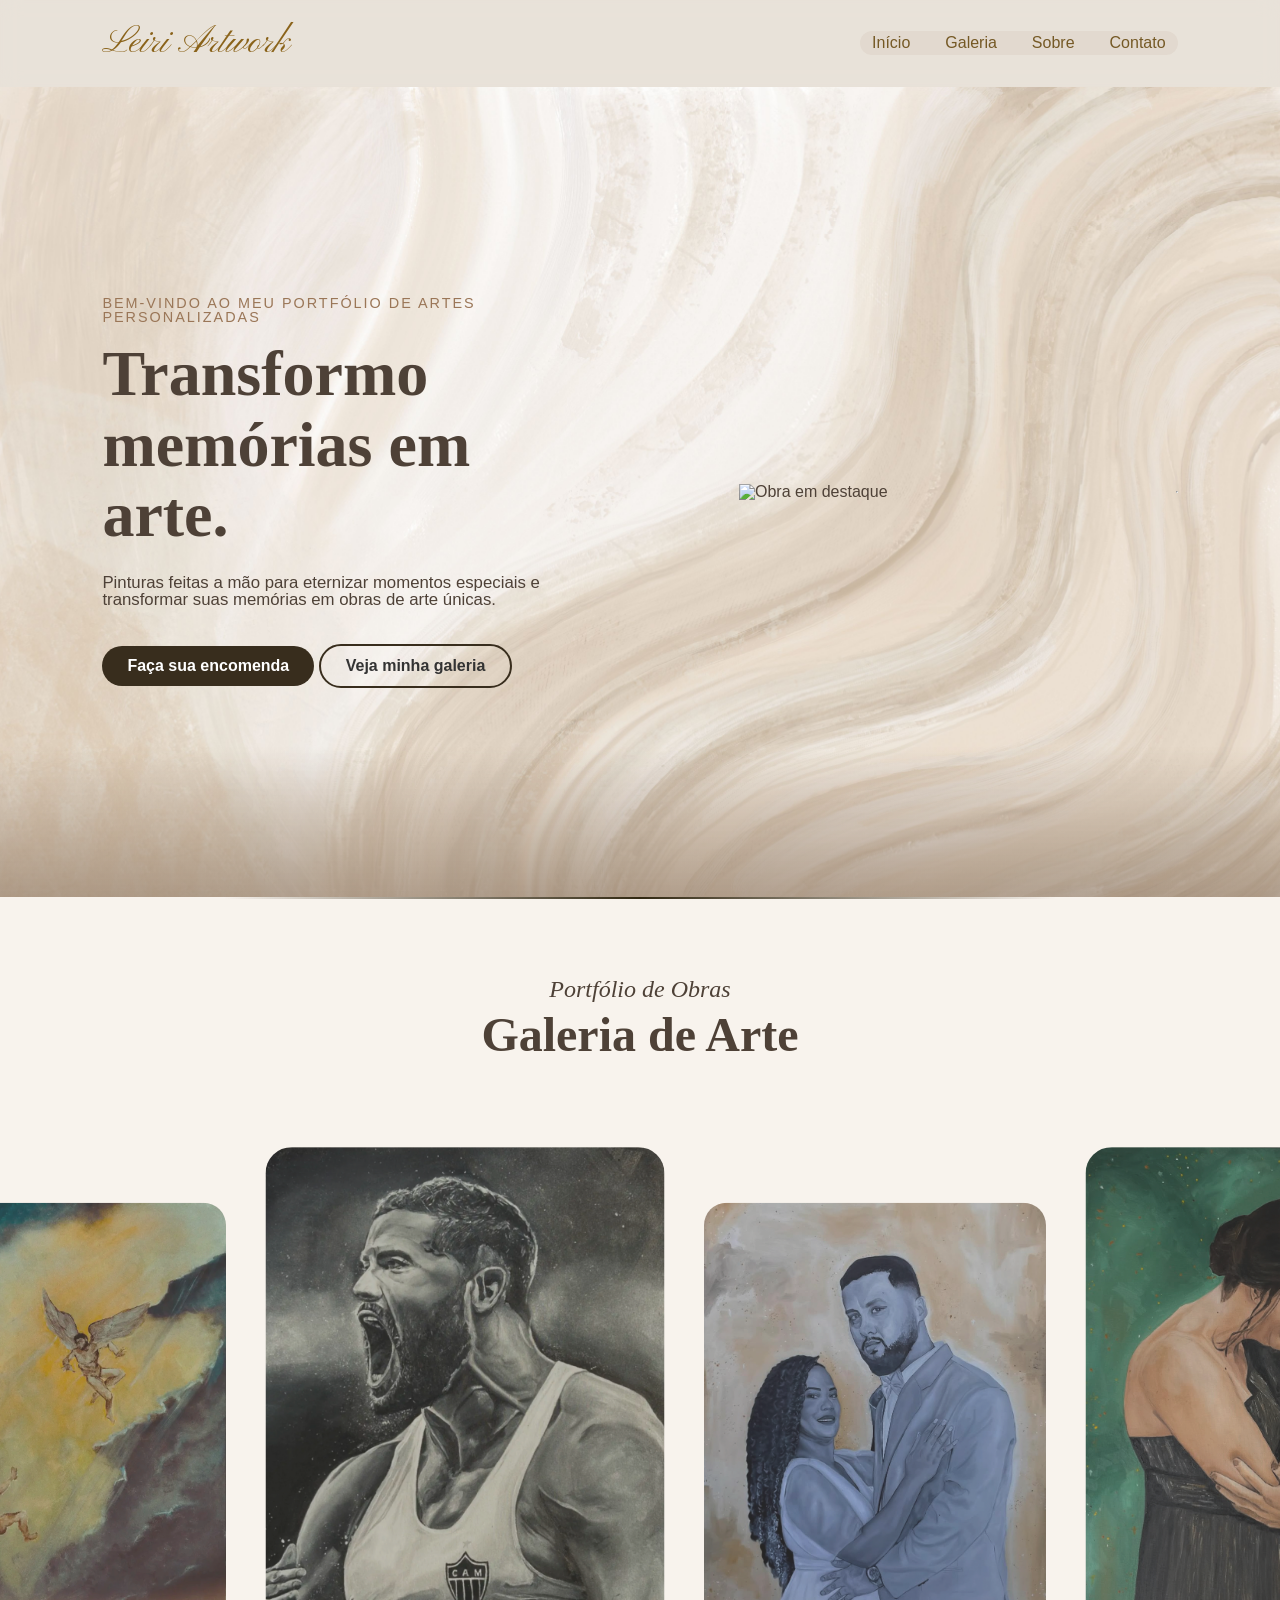
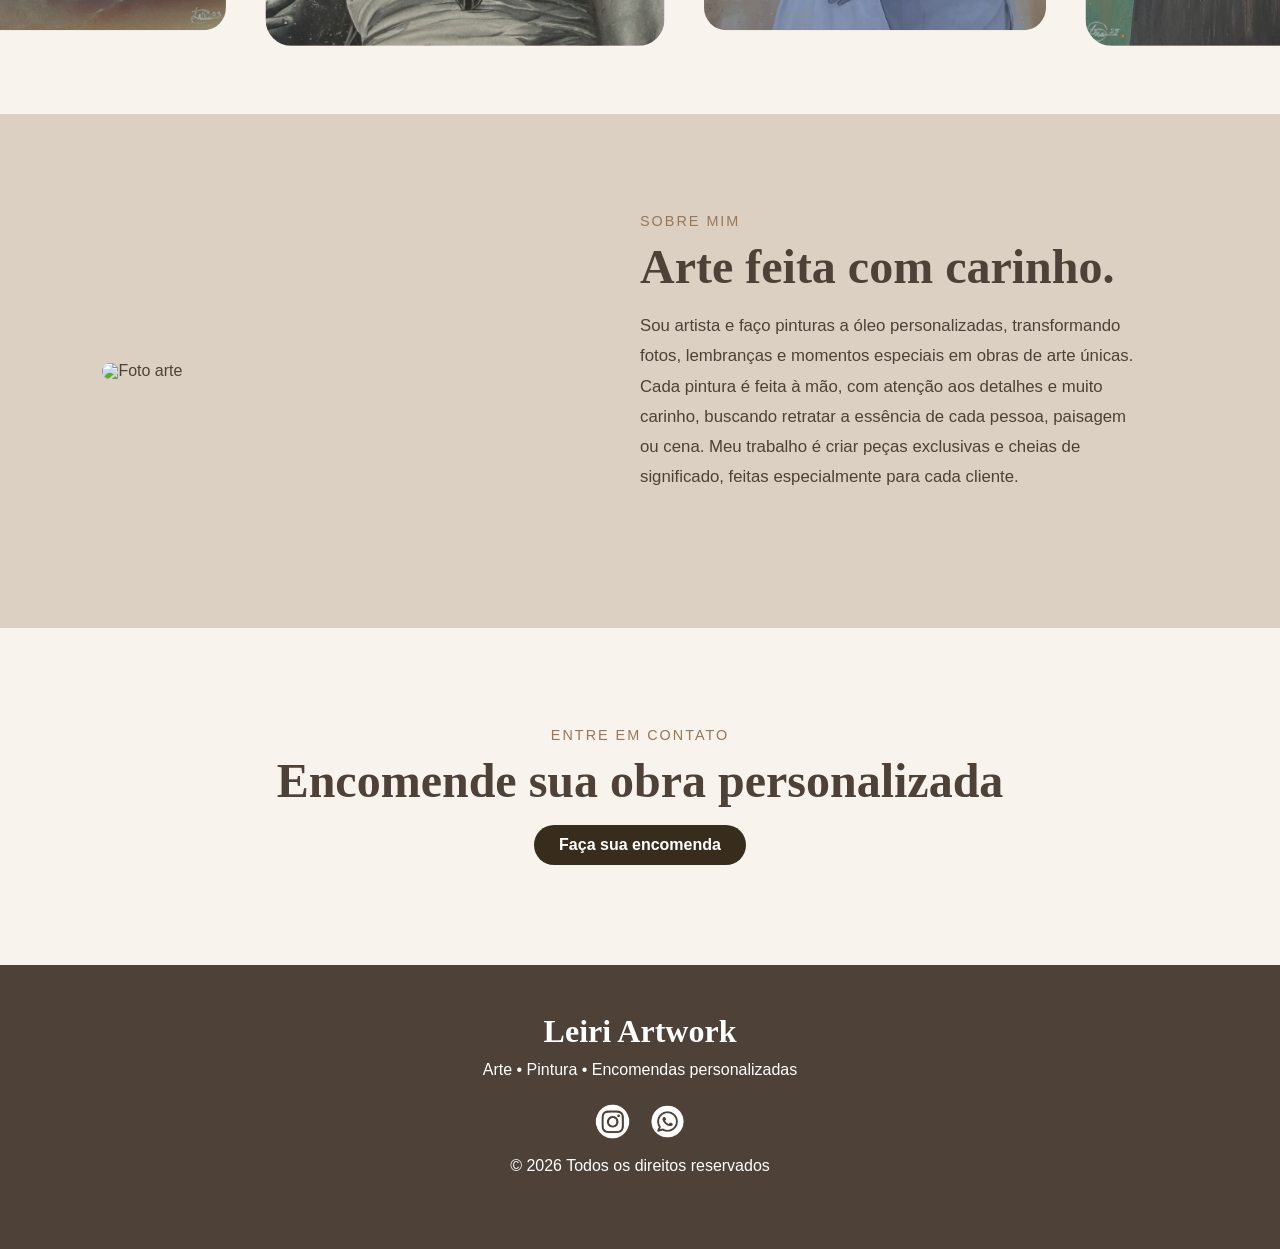
==== site-arte-main/site-arte-main/index.html @ e854d356 "Atualizações do projeto" ====
<!DOCTYPE html>
<html lang="pt-BR">
<head>
    <meta charset="UTF-8">
    <meta name="viewport" content="width=device-width, initial-scale=1.0">
<title>Leiri Artwork - Arte personalizada</title>

    <link rel="stylesheet" href="style.css">
</head>

<link href="https://fonts.googleapis.com/css2?family=Pinyon+Script&display=swap" rel="stylesheet">
    <link rel="preconnect" href="https://fonts.googleapis.com/css2?family=Cormorant+Garamond:wght@400;500;600;700&family=Montserrat:wght@300;400;500;700&display=swap" rel="stylessheet">
</head>

    </body> 
    <header>
        <nav class="navbar">
            <div class="logo">
                Leiri Artwork
            </div>

            <ul class="menu">
                <li><a href="#inicio">Início</a></li>
                <li><a href="#galeria">Galeria</a></li>
                <li><a href="#sobre">Sobre</a></li>
                <li><a href="#contato">Contato</a></li>
            </ul>
        </nav>
    </header>

    <section class="hero" id="inicio">
        <div class="hero-texto">
            <p class="subtitulo">Bem-vindo ao meu portfólio de artes personalizadas</p>
        
        <h1>Transformo memórias em arte.</h1>

        <p class="descricao">Pinturas feitas a mão para eternizar momentos especiais e transformar suas memórias em obras de arte únicas.</
        </p>

        <div class="botao">
            <a href="https://wa.me/5528999037279" target="_blank" class="botao principal">Faça sua encomenda</a>

            <a href="#galeria" class="botao secundario">Veja minha galeria</a>
        </div>
    </div>

    <div class="hero-imagem">
        <img src="imagens/imagem-hero.png" alt="Obra em destaque">
    </div>

    <hr class="divisoria">

</section>
 
    <section class="galeria" id="galeria">
       <p>Portfólio de Obras</p>
         <h2>Galeria de Arte</h2>
    </div>

    <div class="carrossel-container">


    <div class="carrossel">
        <div class="slides">

            <img src="Imagens/obra1.jpg" alt="Obra 1">
            <img src="Imagens/obra2.jpg" alt="Obra 2">
            <img src="Imagens/obra3.jpg" alt="Obra 3">
            <img src="Imagens/obra4.jpg" alt="Obra 4">
            <img src="Imagens/obra5.jpg" alt="Obra 5">
            <img src="Imagens/obra6.jpg" alt="Obra 6">
            <img src="Imagens/obra7.jpg" alt="Obra 7">
            <img src="Imagens/obra8.jpg" alt="Obra 8">

        </div>
    </div>


</div>

</section>

<section class="sobre" id="sobre">
    <div class="sobre-imagem">
        <img src="imagens/IMG_9940.jpg" alt="Foto arte">
    </div>

    <div class="sobre-texto">
        <p class="subtitulo">Sobre mim</p>
        <h2>Arte feita com carinho.</h2>

        <p class="descricao">Sou artista e faço pinturas a óleo personalizadas, transformando fotos, lembranças e momentos especiais em obras de arte únicas. Cada pintura é feita à mão, com atenção aos detalhes e muito carinho, buscando retratar a essência de cada pessoa, paisagem ou cena. Meu trabalho é criar peças exclusivas e cheias de significado, feitas especialmente para cada cliente.
</p>

</div>

</section>

<section class="contato" id="contato">

        <p class="subtitulo">Entre em contato</p>
        <h2>Encomende sua obra personalizada</h2>

       <a href="https://wa.me/5528999037279" target="_blank" class="botao principal">Faça sua encomenda</a>

</a>
</section>

<div class="redes-sociais">

</div>

<footer>
    <div class="rodape">
        <h3>Leiri Artwork</h3>
        <p>Arte • Pintura • Encomendas personalizadas</p>

        <div class="social">
    <a href="https://www.instagram.com/leiri.artwork/" target="_blank">
        <img src="Imagens/insta.png" alt="Instagram">
    </a>

    <a href="https://wa.me/5528999037279" target="_blank">
        <img src="Imagens/zap.png" alt="WhatsApp">
    </a>
</div>

        <p class="copy">© 2026 Todos os direitos reservados</p>
    </div>
</footer>

<script src="script.js"></script>

</body> 
</html>
---- site-arte-main/site-arte-main/style.css ----
/* RESET */
* {
margin: 0;
padding: 0;
box-sizing: border-box;
}

body {
background-color: #f8f3ed;
color: #4e4137;
font-family: 'Montserrat', sans-serif;
line-height: 1.0;
}

/* MENU */
.menu {
    display: flex;
    list-style: none;
    gap: 35px;

    background-color: #e2d9cf;
    padding: 4px 12px;
    border-radius: 15px;
}

header {
width: 100%;
padding: 25px 8%;
background-color: rgba(216, 207, 195, 0.486);
position: sticky;
top: 0;
backdrop-filter: blur(10px);
z-index: 100;
}

.navbar {
display: flex;
justify-content: space-between;
align-items: center;
}

.logo {
    font-family: 'Pinyon Script', cursive;
    font-size: 2.3rem;
    color: #8a631a;
}

.menu {
display: flex;
list-style: none;
gap: 35px;
}

.menu a {
text-decoration: none;
color: #755925;
font-weight: 500;
transition: 0.3s;
}

.menu a:hover {
color: #dacaac98;
}

/* HERO */

.hero {
    position: relative;
    min-height: 90vh;
    display: flex;
    align-items: center;
    justify-content: space-between;
    gap: 60px;
    padding: 80px 8%;
    background-image: url("Imagens/fundo-hero.jpg");
    background-size: cover;
    background-position: center;
    background-repeat: no-repeat;
    overflow: hidden;
}

.hero::after {
    content: "";
    position: absolute;
    left: 0;
    bottom: 0;
    width: 100%;
    height: 150px;

    background: linear-gradient(
        to bottom,
        rgba(255,255,255,0),
        #96806baf
    );
    pointer-events: none;
}

.hero-texto {
flex: 1;
}

.subtitulo {
color: #9a7657;
letter-spacing: 2px;
text-transform: uppercase;
font-size: 0.9rem;
margin-bottom: 15px;
}

.hero h1 {
font-family: 'Cormorant Garamond', serif;
font-size: 4rem;
line-height: 1.1;
margin-bottom: 25px;
}

.descricao {
max-width: 500px;
margin-bottom: 35px;
font-size: 1.05rem;
}

.subtitulo,
.hero h1,
.descricao {
    opacity: 0;
    transform: translateY(10px);
    animation: aparecer 0.9s ease forwards;
}

.subtitulo { animation-delay: 0.2s; }
.hero h1 { animation-delay: 0.4s; }
.descricao { animation-delay: 0.6s; }

@keyframes aparecer {
    from {
        opacity: 0;
        transform: translateY(10px);
    }
    to {
        opacity: 1;
        transform: translateY(0);
    }
}

.botoes {
display: flex;
gap: 20px;
flex-wrap: wrap;
}

.botao-principal,
.botao-secundario {
padding: 14px 28px;
border-radius: 40px;
text-decoration: none;
transition: 0.3s;
}

.botao.principal {
    background-color: #382d1d;
    color: white;
    padding: 12px 25px;
    border-radius: 30px;
    text-decoration: none;
    font-weight: bold;
    transition: 0.3s;
    display: inline-block;
}

.botao.principal:hover {
    background-color: #7e5723;
    transform: scale(1.05);
}

.botao.secundario {
    background-color: transparent;
    color: #333;
    padding: 12px 25px;
    border-radius: 80px;
    border: 2px solid #382d1d;
    text-decoration: none;
    font-weight: bold;
    transition: 0.3s;
    display: inline-block;
}

.botao.secundario:hover {
    background-color: #333;
    color: white;
    transform: scale(1.05);
}

.botao-principal {
background-color: #8c6c52;
color: white;
}

.botao-principal:hover {
background-color: #74563f;
transform: translateY(-3px);
}

.botao-secundario {
border: 1px solid #8c6c52;
color: #8c6c52;
}

.botao-secundario:hover {
background-color: #8c6c52;
color: white;
}

.hero-imagem {
    flex: 1;
    display: flex;
    justify-content: center;
    width: 100%;
}

.hero-imagem img {
    width: 100%;
    max-width: 550px;
    height: auto;
    display: block;

    transform: translateX(100px);

}

.hero-imagem img {
    width: 100%;
    max-width: 650px;
    height: auto;
    display: block;

    shadow: 0 10px 25px rgba(0, 0, 0, 0.12);
}

/* TÍTULOS DAS SEÇÕES */

.galeria p {
    font-family: 'Cormorant Garamond', serif;
    text-align: center;
    font-size: 1.5rem; /* subtítulo */
    margin-bottom: 10px;
    font-style: italic;
}

.galeria h2 {
    font-family: 'Cormorant Garamond', serif;
    text-align: center;
    font-size: 3.0rem; /* título */
    margin-bottom: 40px;
}

.titulo-section {
text-align: center;
margin-bottom: 90px;
}

.titulo-section p {
color: #9a7657;
text-transform: uppercase;
letter-spacing: 2px;
}

.titulo-section h2,
.sobre h2,
.contato h2 {
font-family: 'Cormorant Garamond', serif;
font-size: 3rem;
margin-top: 10px;
}

/* GALERIA */

.galeria {
    position: relative;
    padding-top: 80px;

    background-size: cover;
    background-position: center;
    background-repeat: no-repeat;
}

.galeria::before {
    content: "";
    position: absolute;
    top: 0;
    left: 50%;
    transform: translateX(-50%);
    width: 65%;
    height: 2px;
    background: linear-gradient(
        to right,
        transparent,
        #312811,
        transparent
    );
}
.carrossel-container {
  width: 100%;
  max-width: none;
  margin: 0;
  padding: 0;
}

.carrossel {
    overflow: hidden;
}

.slides {
    display: flex;
    gap: 30px;
    transition: transform 0.5s ease;
    align-items: center;
    padding: 60px 0;
}

.slides img {
    width: clamp(260px, 32vw, 380px);;
    aspect-ratio: 4/5;
    object-fit: cover;
    border-radius: 25px;
    flex-shrink: 0;
}

/* Imagem central destacada */
.slides {
    display: flex;
    gap: 30px;
    transition: transform 0.5s ease;
    align-items: center;
}

.slides img {
  transition: transform 0.3s ease, opacity 0.3s ease;
  transform: scale(0.9);
  opacity: 0.6;
}

.slides img.ativa {
  transform: scale(1.15);
  opacity: 1;
  z-index: 2;
}

.slides img:not(.ativa) {
    opacity: 0.85;
}

.slides img:nth-child(odd) {
    margin-top: 20px;
}

.slides img:nth-child(even) {
    margin-top: -10px;
}

.slides img:nth-child(even) {
    margin-top: -20px;
    transform: scale(1.05);
}

.seta {
    position: absolute;
    top: 50%;
    transform: translateY(-50%);
    width: 50px;
    height: 50px;
    border: none;
    border-radius: 50%;
    background-color: rgba(248, 248, 248, 0.9);
    box-shadow: 0 4px 15px rgba(133, 106, 73, 0.15);
    font-size: 24px;
    cursor: pointer;
}

.esquerda {
    left: 50px;
}

.direita {
    right: 50px;
}

.seta:hover {
    background-color: #ecc8aa;
    box-shadow: 0 6px 20px rgba(133, 106, 73, 0.25);
    transform: translateY(-50%) scale(1.1);
}
 /*SOBRE*/

.sobre {
    padding: 100px 8%;
    display: flex;
    justify-content: center;
    align-items: center;
    background-color: #dbd0c2;
    width: 100%;
}

.sobre-container {
    display: flex;
    align-items: center;
    justify-content: center;
    gap: 60px;
    max-width: 1100px;
    width: 100%;
    margin: 0 auto;
}

.sobre-imagem {
    flex: 1;
    display: flex;
    justify-content: center;
}

.sobre-imagem img {
    width: 100%;
    max-width: 660px;
    border-radius: 50px;
    display: block;
}

.sobre-texto {
    flex: 1;
}

.sobre-texto h2 {
    font-size: 3rem;
    margin-bottom: 20px;
}

.sobre-texto .descricao {
    line-height: 1.8;
}

/* CONTATO */

.contato h2 {
    margin-bottom: 20px;
}

.contato {
    text-align: center;
    padding: 100px 8%;
}

.contato .botao-principal {
    margin-top: 80px; 
    display: inline-block;
    background-color: #422012;
    color: white;
}

/* RODAPÉ */

footer {
background-color: #4e4137;
color: white;
text-align: center;
padding: 50px 20px;
}

footer h3 {
font-family: 'Cormorant Garamond', serif;
font-size: 2rem;
}

footer p {
margin: 15px 0 25px;
}

.social {
    display: flex;
    gap: 20px;
    justify-content: center;
    align-items: center;
}

.social img {
    width: 35px;
    height: auto;
    transition: 0.3s;
}

.social img:hover {
    transform: scale(1.15);
}

.redes {
display: flex;
justify-content: center;
gap: 25px;
}

.redes a {
color: white;
text-decoration: none;
transition: 0.3s;
}

.redes a:hover {
color: #d8b99d;
}

/* RESPONSIVO */

@media (max-width: 900px) {

.hero,
.sobre {
flex-direction: column;
text-align: center;
}

.descricao {
margin: 0 auto 35px;
}

.botoes {
justify-content: center;
}

.menu {
gap: 15px;
font-size: 0.9rem;
}

.hero h1 {
font-size: 3rem;
}

.titulo-section h2,
.sobre h2,
.contato h2 {
font-size: 2.5rem;
}
}

@media (max-width: 600px) {

.navbar {
flex-direction: column;
gap: 20px;
}

.menu {
flex-wrap: wrap;
justify-content: center;
}

.hero h1 {
font-size: 2.4rem;
}

.titulo-section h2,
.sobre h2,
.contato h2 {
font-size: 2rem;
}

.rodape {
    text-align: center;
    width: 100%;
}
}
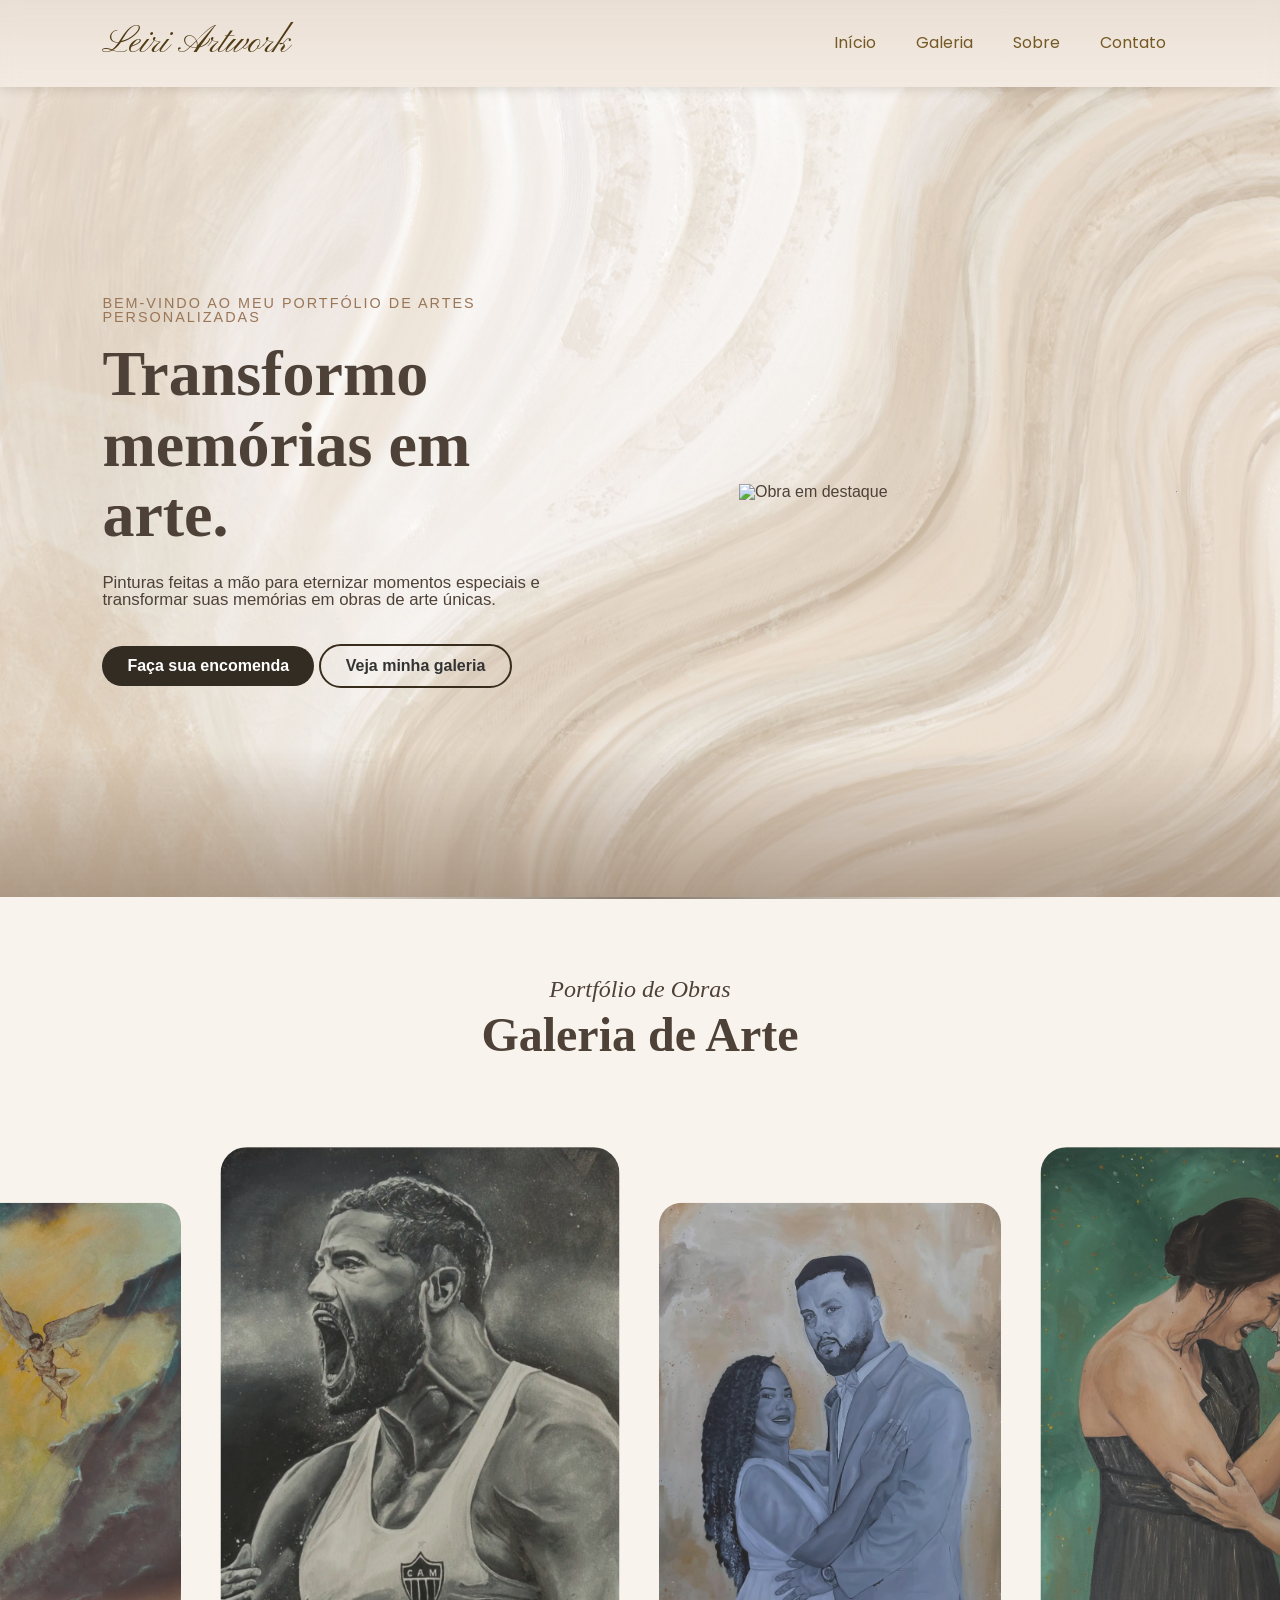
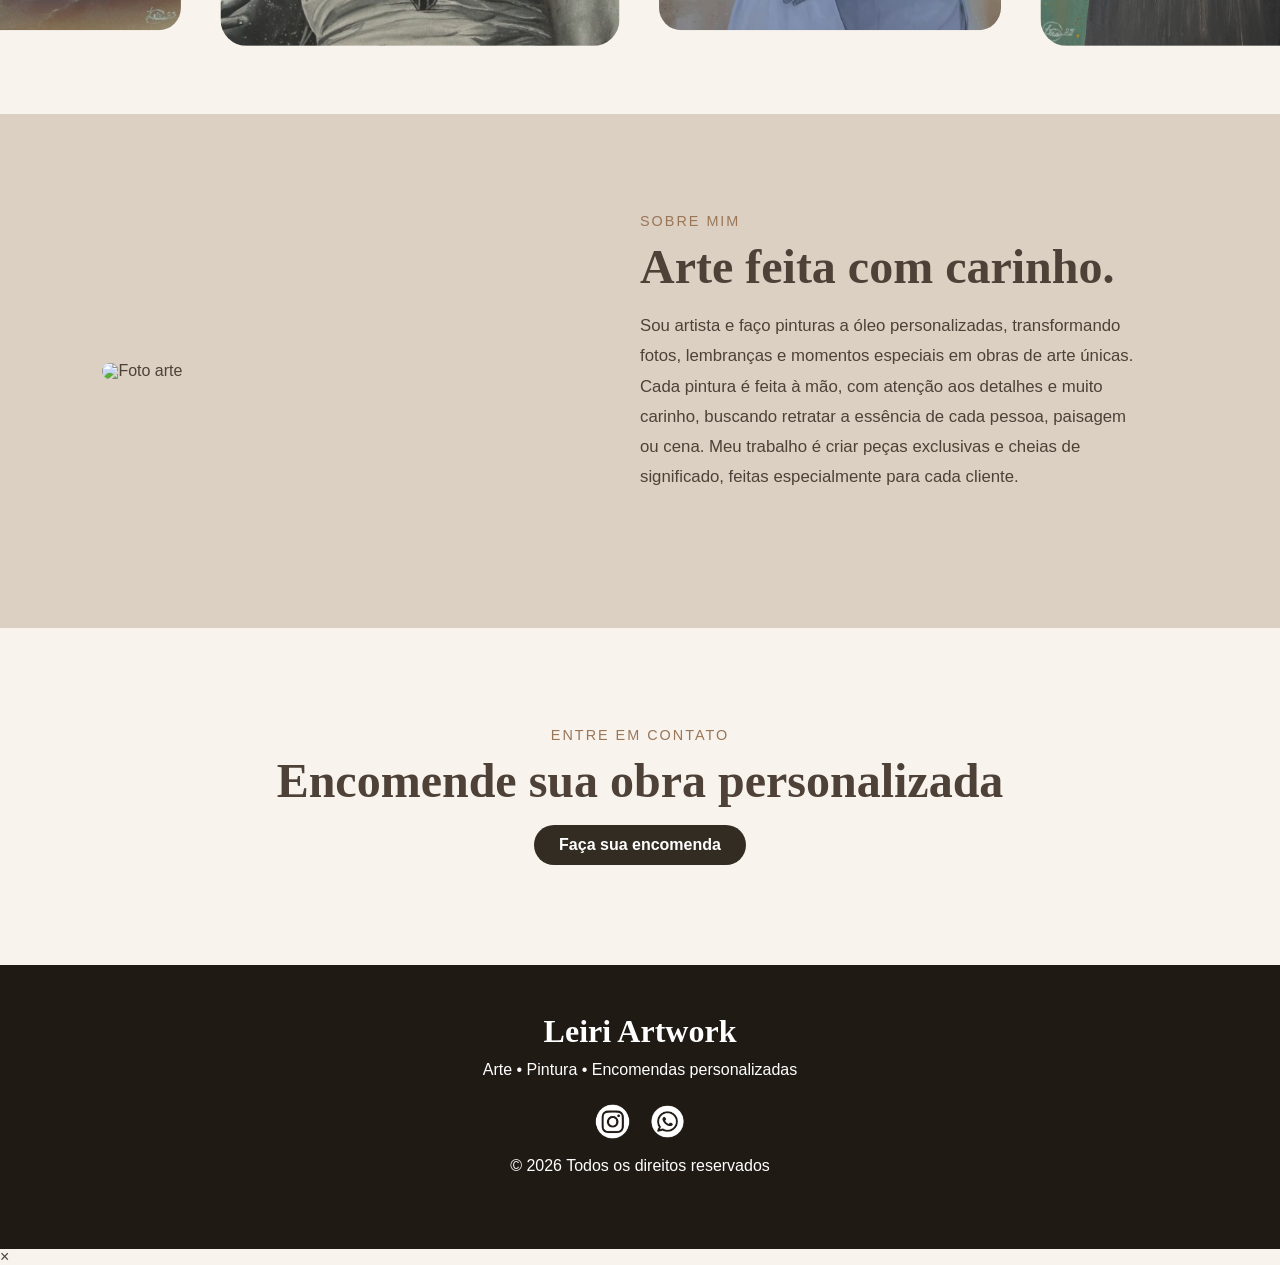
==== commit 7dc34483: "Atualizações do projeto" ====
--- a/site-arte-main/site-arte-main/index.html
+++ b/site-arte-main/site-arte-main/index.html
@@ -8,7 +8,10 @@
     <link rel="stylesheet" href="style.css">
 </head>
 
-<link href="https://fonts.googleapis.com/css2?family=Pinyon+Script&display=swap" rel="stylesheet">
+    <link rel="preconnect" href="https://fonts.googleapis.com">
+<link rel="preconnect" href="https://fonts.gstatic.com" crossorigin>
+<link href="https://fonts.googleapis.com/css2?family=Poppins:wght@300;400;500;600;700&display=swap" rel="stylesheet">
+    <link href="https://fonts.googleapis.com/css2?family=Pinyon+Script&display=swap" rel="stylesheet">
     <link rel="preconnect" href="https://fonts.googleapis.com/css2?family=Cormorant+Garamond:wght@400;500;600;700&family=Montserrat:wght@300;400;500;700&display=swap" rel="stylessheet">
 </head>
 
@@ -131,5 +134,10 @@
 
 <script src="script.js"></script>
 
+<div id="modal" class="modal">
+    <span class="close">&times;</span>
+    <img id="modal-img" src="" alt="">
+</div>
+
 </body> 
 </html>
--- a/site-arte-main/site-arte-main/style.css
+++ b/site-arte-main/site-arte-main/style.css
@@ -18,7 +18,7 @@
     list-style: none;
     gap: 35px;
 
-    background-color: #e2d9cf;
+    background-color: #ddc9b100;
     padding: 4px 12px;
     border-radius: 15px;
 }
@@ -26,36 +26,52 @@
 header {
 width: 100%;
 padding: 25px 8%;
-background-color: rgba(216, 207, 195, 0.486);
+background: linear-gradient(#8854291f, #dfc9b633);
 position: sticky;
 top: 0;
 backdrop-filter: blur(10px);
 z-index: 100;
+
+box-shadow: 0 2px 10px rgba(73, 56, 31, 0.171);
 }
 
 .navbar {
 display: flex;
+align-items: center;
 justify-content: space-between;
-align-items: center;
+font-family: 'Poppins';
+color: #241a0c;
+}
+
+.nav-links {
+width: 100%;
+display: flex;
+justify-content: center;
+gap: 70px;
+
 }
 
 .logo {
-    font-family: 'Pinyon Script', cursive;
-    font-size: 2.3rem;
-    color: #8a631a;
+font-family: 'Pinyon Script', cursive;
+font-size: 2.3rem;
+color: #523c15;
 }
 
 .menu {
 display: flex;
 list-style: none;
-gap: 35px;
+gap: 40px;
+font-weight: 500;
+
 }
 
 .menu a {
+font: poppins, sans-serif;
 text-decoration: none;
 color: #755925;
-font-weight: 500;
+font-weight: 400;
 transition: 0.3s;
+
 }
 
 .menu a:hover {
@@ -128,8 +144,8 @@
     animation: aparecer 0.9s ease forwards;
 }
 
-.subtitulo { animation-delay: 0.2s; }
-.hero h1 { animation-delay: 0.4s; }
+.subtitulo { animation-delay: 0.7s; }
+.hero h1 { animation-delay: 0.7s; }
 .descricao { animation-delay: 0.6s; }
 
 @keyframes aparecer {
@@ -154,11 +170,13 @@
 padding: 14px 28px;
 border-radius: 40px;
 text-decoration: none;
-transition: 0.3s;
-}
+transition: 0.5s;
+}
+
+
 
 .botao.principal {
-    background-color: #382d1d;
+    background-color: #332c22;
     color: white;
     padding: 12px 25px;
     border-radius: 30px;
@@ -186,8 +204,8 @@
 }
 
 .botao.secundario:hover {
-    background-color: #333;
-    color: white;
+    background-color: #fffdfb00;
+    color: #332c22;
     transform: scale(1.05);
 }
 
@@ -295,7 +313,7 @@
     background: linear-gradient(
         to right,
         transparent,
-        #312811,
+        #31231194,
         transparent
     );
 }
@@ -326,7 +344,6 @@
     flex-shrink: 0;
 }
 
-/* Imagem central destacada */
 .slides {
     display: flex;
     gap: 30px;
@@ -363,33 +380,6 @@
     transform: scale(1.05);
 }
 
-.seta {
-    position: absolute;
-    top: 50%;
-    transform: translateY(-50%);
-    width: 50px;
-    height: 50px;
-    border: none;
-    border-radius: 50%;
-    background-color: rgba(248, 248, 248, 0.9);
-    box-shadow: 0 4px 15px rgba(133, 106, 73, 0.15);
-    font-size: 24px;
-    cursor: pointer;
-}
-
-.esquerda {
-    left: 50px;
-}
-
-.direita {
-    right: 50px;
-}
-
-.seta:hover {
-    background-color: #ecc8aa;
-    box-shadow: 0 6px 20px rgba(133, 106, 73, 0.25);
-    transform: translateY(-50%) scale(1.1);
-}
  /*SOBRE*/
 
 .sobre {
@@ -406,7 +396,7 @@
     align-items: center;
     justify-content: center;
     gap: 60px;
-    max-width: 1100px;
+    max-width: 1500px;
     width: 100%;
     margin: 0 auto;
 }
@@ -419,13 +409,14 @@
 
 .sobre-imagem img {
     width: 100%;
-    max-width: 660px;
-    border-radius: 50px;
+    max-width: 600px;
+    border-radius: 60px;
     display: block;
 }
 
 .sobre-texto {
     flex: 1;
+
 }
 
 .sobre-texto h2 {
@@ -458,7 +449,7 @@
 /* RODAPÉ */
 
 footer {
-background-color: #4e4137;
+background-color: #201a15;
 color: white;
 text-align: center;
 padding: 50px 20px;
@@ -566,4 +557,5 @@
     text-align: center;
     width: 100%;
 }
-}
+
+}
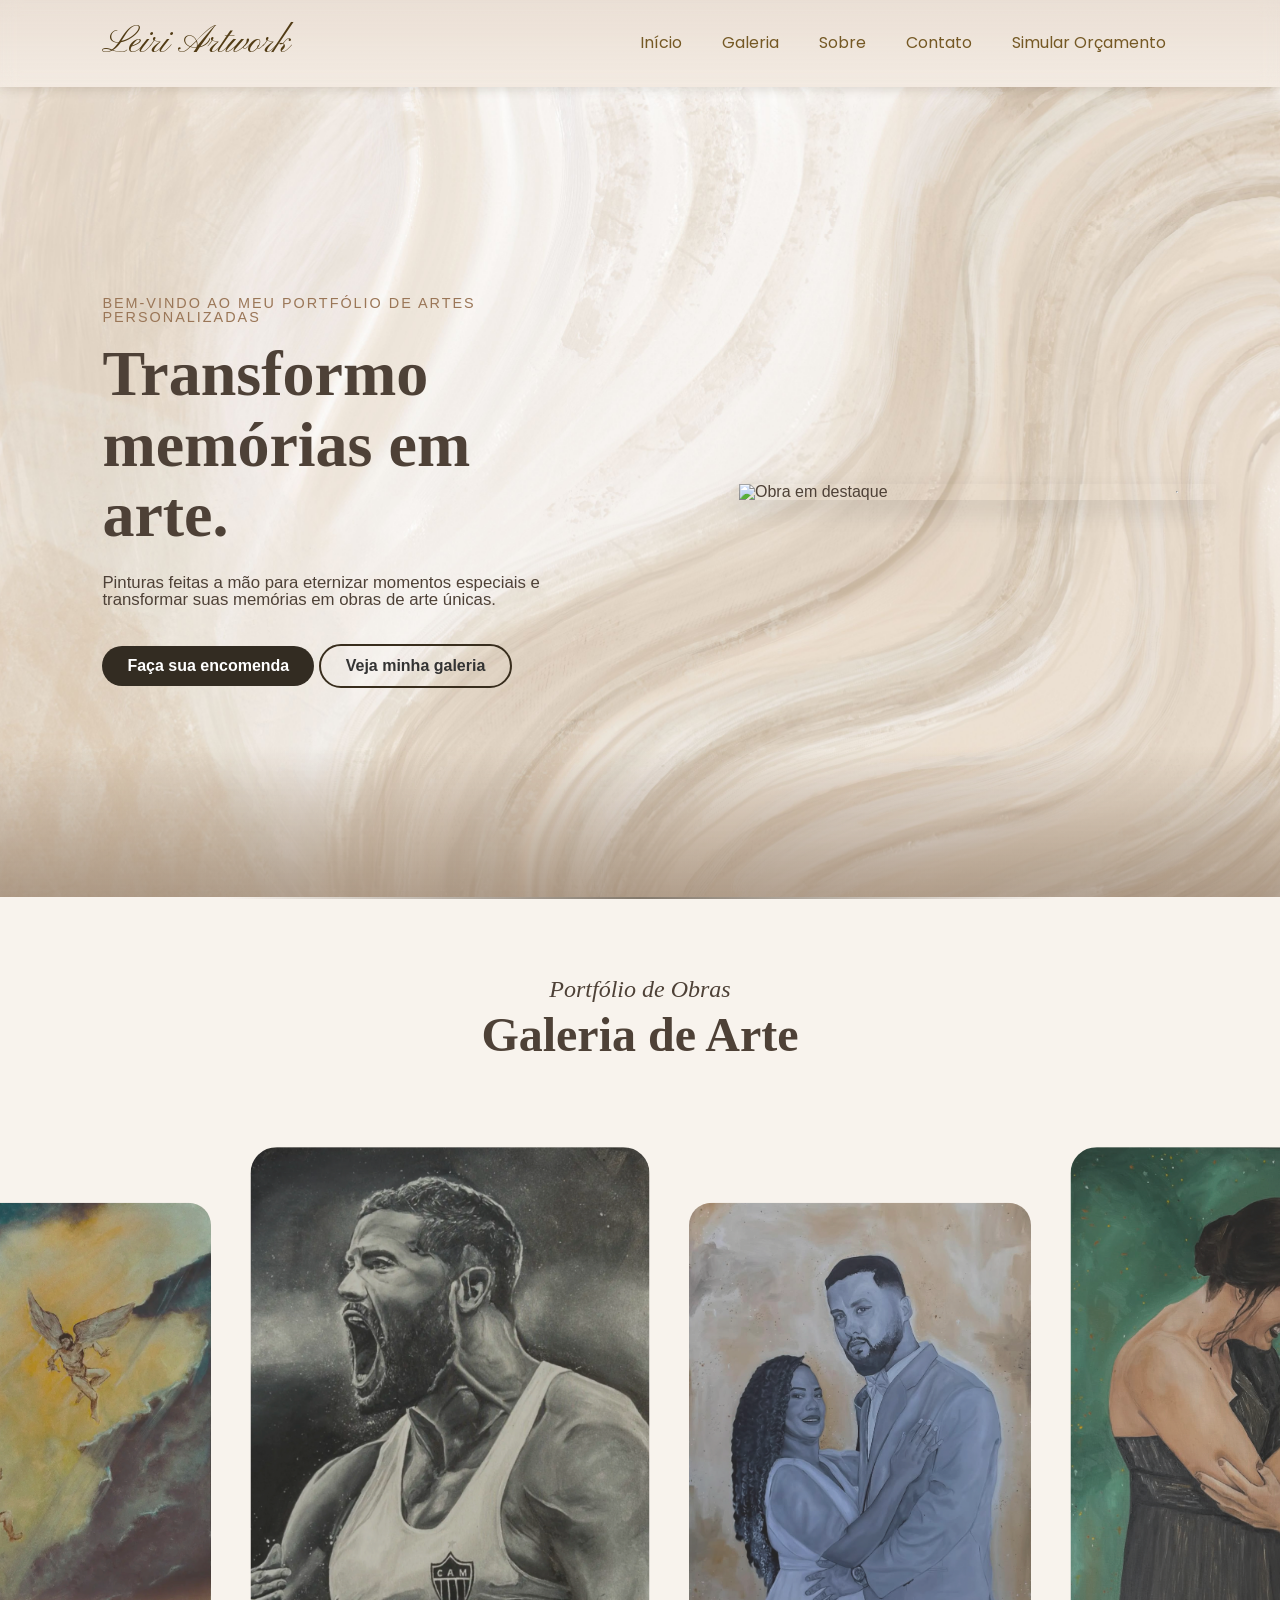
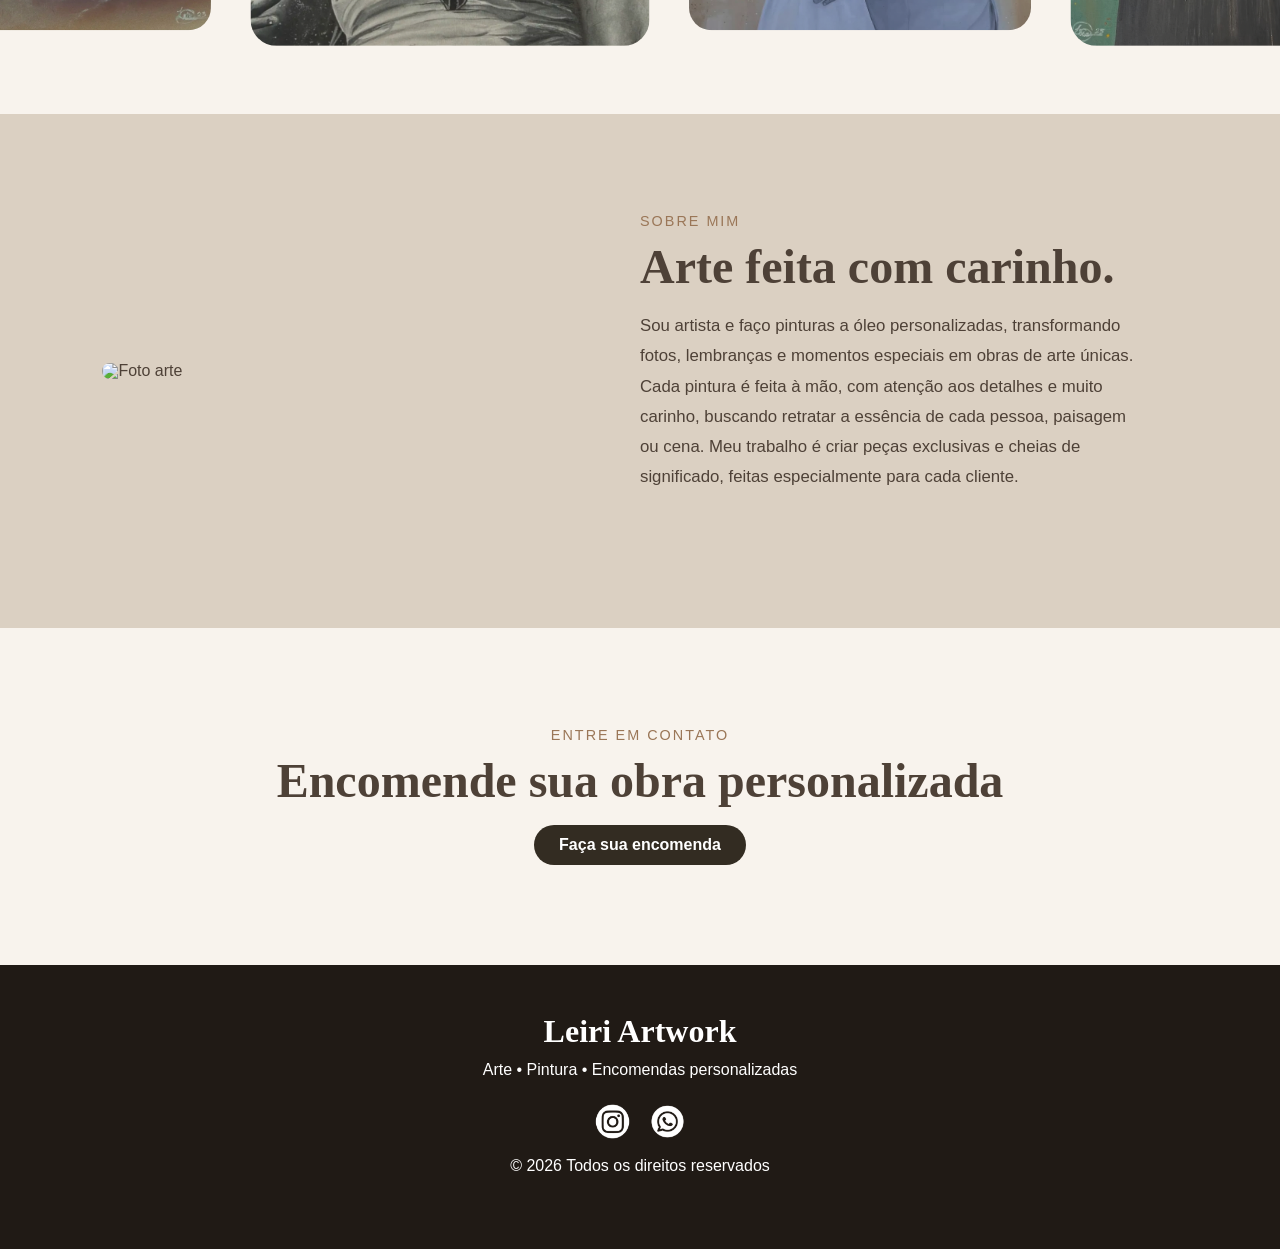
==== commit 6f381c9d: "Site arte versão 2" ====
--- a/site-arte-main/site-arte-main/index.html
+++ b/site-arte-main/site-arte-main/index.html
@@ -7,6 +7,7 @@
 
     <link rel="stylesheet" href="style.css">
 </head>
+
 
     <link rel="preconnect" href="https://fonts.googleapis.com">
 <link rel="preconnect" href="https://fonts.gstatic.com" crossorigin>
@@ -27,6 +28,7 @@
                 <li><a href="#galeria">Galeria</a></li>
                 <li><a href="#sobre">Sobre</a></li>
                 <li><a href="#contato">Contato</a></li>
+                <li><a href="simulador.html">Simular Orçamento</a></li>
             </ul>
         </nav>
     </header>
@@ -77,7 +79,6 @@
 
         </div>
     </div>
-
 
 </div>
 
@@ -134,10 +135,5 @@
 
 <script src="script.js"></script>
 
-<div id="modal" class="modal">
-    <span class="close">&times;</span>
-    <img id="modal-img" src="" alt="">
-</div>
-
 </body> 
 </html>
--- a/site-arte-main/site-arte-main/style.css
+++ b/site-arte-main/site-arte-main/style.css
@@ -252,7 +252,7 @@
     height: auto;
     display: block;
 
-    shadow: 0 10px 25px rgba(0, 0, 0, 0.12);
+    box-shadow: 0 10px 25px rgba(0, 0, 0, 0.12);
 }
 
 /* TÍTULOS DAS SEÇÕES */
@@ -349,6 +349,8 @@
     gap: 30px;
     transition: transform 0.5s ease;
     align-items: center;
+    padding: 60px 0;
+    transition: none;
 }
 
 .slides img {
@@ -379,6 +381,108 @@
     margin-top: -20px;
     transform: scale(1.05);
 }
+
+/*MODAL*/
+
+.modal-conteudo.textContent
+    #modal-obra {
+        display: none;
+        position: fixed;
+        inset: 0;
+        z-index: 9999;
+        align-items: center;
+        justify-content: center;
+    }
+
+    #modal-obra.aberto { display: flex; }
+    .modal-fundo {
+        position: absolute;
+        inset: 0;
+        background: rgba(30, 20, 10, 0.80);
+        backdrop-filter: blur(5px);
+        cursor: pointer;
+    }
+    .modal-conteudo {
+        position: relative;
+        background: #e9dccb;
+        border-radius: 20px;
+        padding: 30px;
+        max-width: 820px;
+        width: 92%;
+        display: flex;
+        flex-direction: row;
+        gap: 28px;
+        z-index: 1;
+        animation: modalEntrar 0.28s ease;
+        align-items: flex-start;
+    }
+    @keyframes modalEntrar {
+        from { opacity: 0; transform: scale(0.94) translateY(10px); }
+        to   { opacity: 1; transform: scale(1) translateY(0); }
+    }
+    .modal-img {
+        width: 45%;
+        flex-shrink: 0;
+        border-radius: 14px;
+        object-fit: contain;
+        max-height: 80vh;
+        background: #b8aea1;
+        box-shadow: #201a15;
+    }
+    .modal-texto {
+        flex: 1;
+        display: flex;
+        flex-direction: column;
+        justify-content: center;
+        text-align: left;
+        padding-top: 10px;
+    }
+    .modal-titulo {
+        font-family: 'Cormorant Garamond', serif;
+        font-size: 2rem;
+        color: #4e4137;
+        margin-bottom: 12px;
+    }
+
+
+.modal-titulo {
+    font-family: 'Cormorant Garamond', serif;
+    font-size: 2rem;
+    color: #4e4137;
+    margin-bottom: 20px;
+    padding-bottom: 16px;
+    border-bottom: 2px solid #d4c4b0;
+}
+
+    .modal-descricao {
+    font-family: 'Montserrat', sans-serif;
+    font-size: 0.92rem;
+    color: #7a6553;
+    line-height: 1.75;
+    white-space: pre-line;
+}
+
+    .modal-fechar {
+        position: absolute;
+        top: 12px; right: 16px;
+        background: none; border: none;
+        font-size: 1.7rem;
+        color: #9a7657;
+        cursor: pointer;
+        line-height: 1;
+        transition: color 0.2s, transform 0.2s;
+    }
+    .modal-fechar:hover { color: #4e4137; transform: scale(1.15); }
+
+    @media (max-width: 600px) {
+        .modal-conteudo {
+            flex-direction: column;
+        }
+        .modal-img {
+            width: 100%;
+        }
+    }
+
 
  /*SOBRE*/
 
@@ -558,4 +662,98 @@
     width: 100%;
 }
 
-}
+/*SIMULADOR*/
+
+.simulador {
+    max-width: 600px;
+    margin: 120px auto;
+    padding: 50px;
+    background-color: #f8f3ed;
+    border-radius: 15px;
+    box-shadow: 0 8px 25px rgba(0,0,0,0.08);
+    display: flex;
+    flex-direction: column;
+    gap: 20px;
+}
+
+.simulador h1 {
+    font-family: 'Cormorant Garamond', serif;
+    font-size: 2.5rem;
+    color: #422012;
+    text-align: center;
+    margin-bottom: 10px;
+}
+
+.simulador p {
+    font-family: 'Poppins', sans-serif;
+    text-align: center;
+    color: #666;
+    margin-bottom: 20px;
+}
+
+.simulador label {
+    font-family: 'Poppins', sans-serif;
+    color: #422012;
+    font-weight: 500;
+    font-size: 1rem;
+}
+
+.simulador select {
+    width: 100%;
+    padding: 14px;
+    border: 1px solid #d9c9bc;
+    border-radius: 8px;
+    background: #fff;
+    font-family: 'Poppins', sans-serif;
+    font-size: 1rem;
+    color: #422012;
+    outline: none;
+    transition: 0.3s;
+}
+
+.simulador select:focus {
+    border-color: #422012;
+    box-shadow: 0 0 8px rgba(66,32,18,.2);
+}
+
+.simulador button {
+    margin-top: 15px;
+    padding: 15px;
+    border: none;
+    border-radius: 8px;
+    background-color: #422012;
+    color: white;
+    font-family: 'Poppins', sans-serif;
+    font-size: 1rem;
+    cursor: pointer;
+    transition: .3s;
+}
+
+.simulador button:hover {
+    background-color: #5c2d1b;
+    transform: translateY(-2px);
+}
+
+#resultado {
+    margin-top: 20px;
+    padding: 20px;
+    background: white;
+    border-left: 5px solid #422012;
+    border-radius: 8px;
+    text-align: center;
+    font-family: 'Cormorant Garamond', serif;
+    font-size: 2rem;
+    color: #422012;
+}
+
+@media (max-width: 768px) {
+    .simulador {
+        margin: 80px 20px;
+        padding: 30px;
+    }
+
+    #resultado {
+        font-size: 1.6rem;
+    }
+}
+}
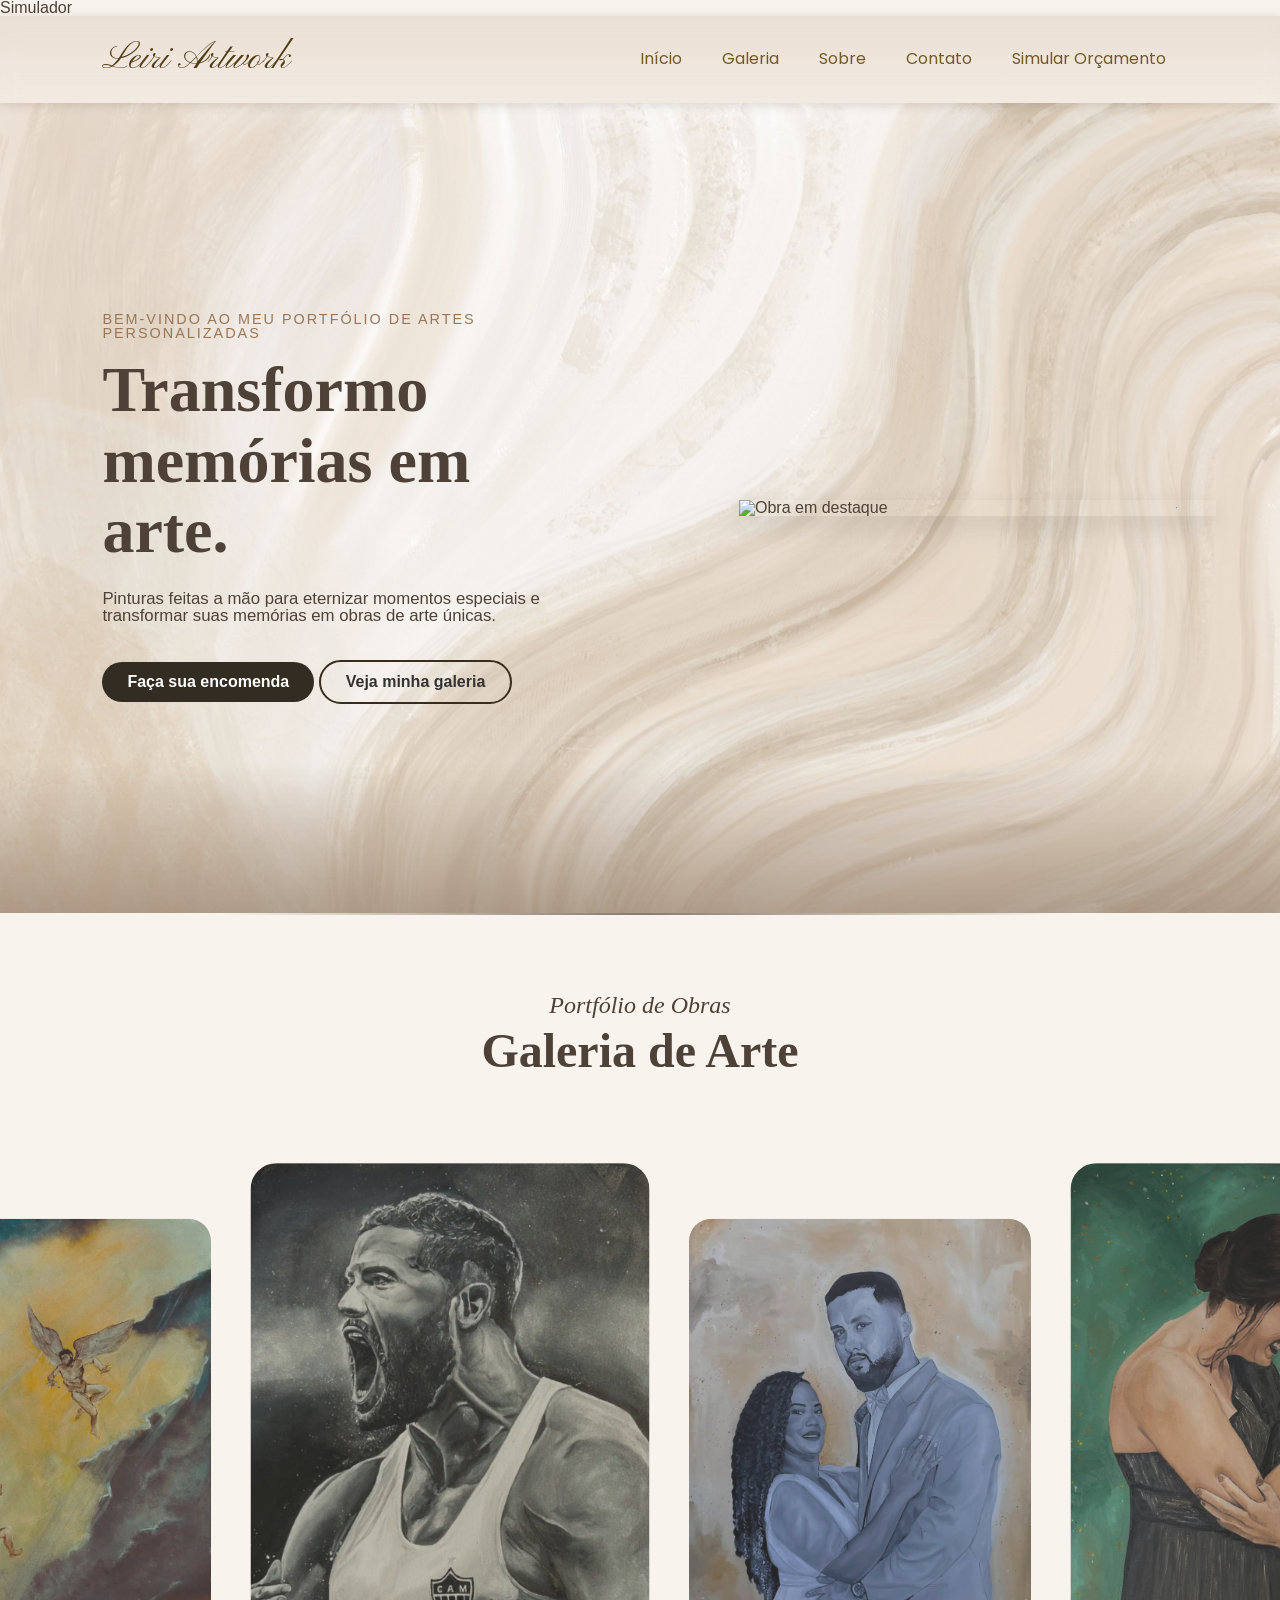
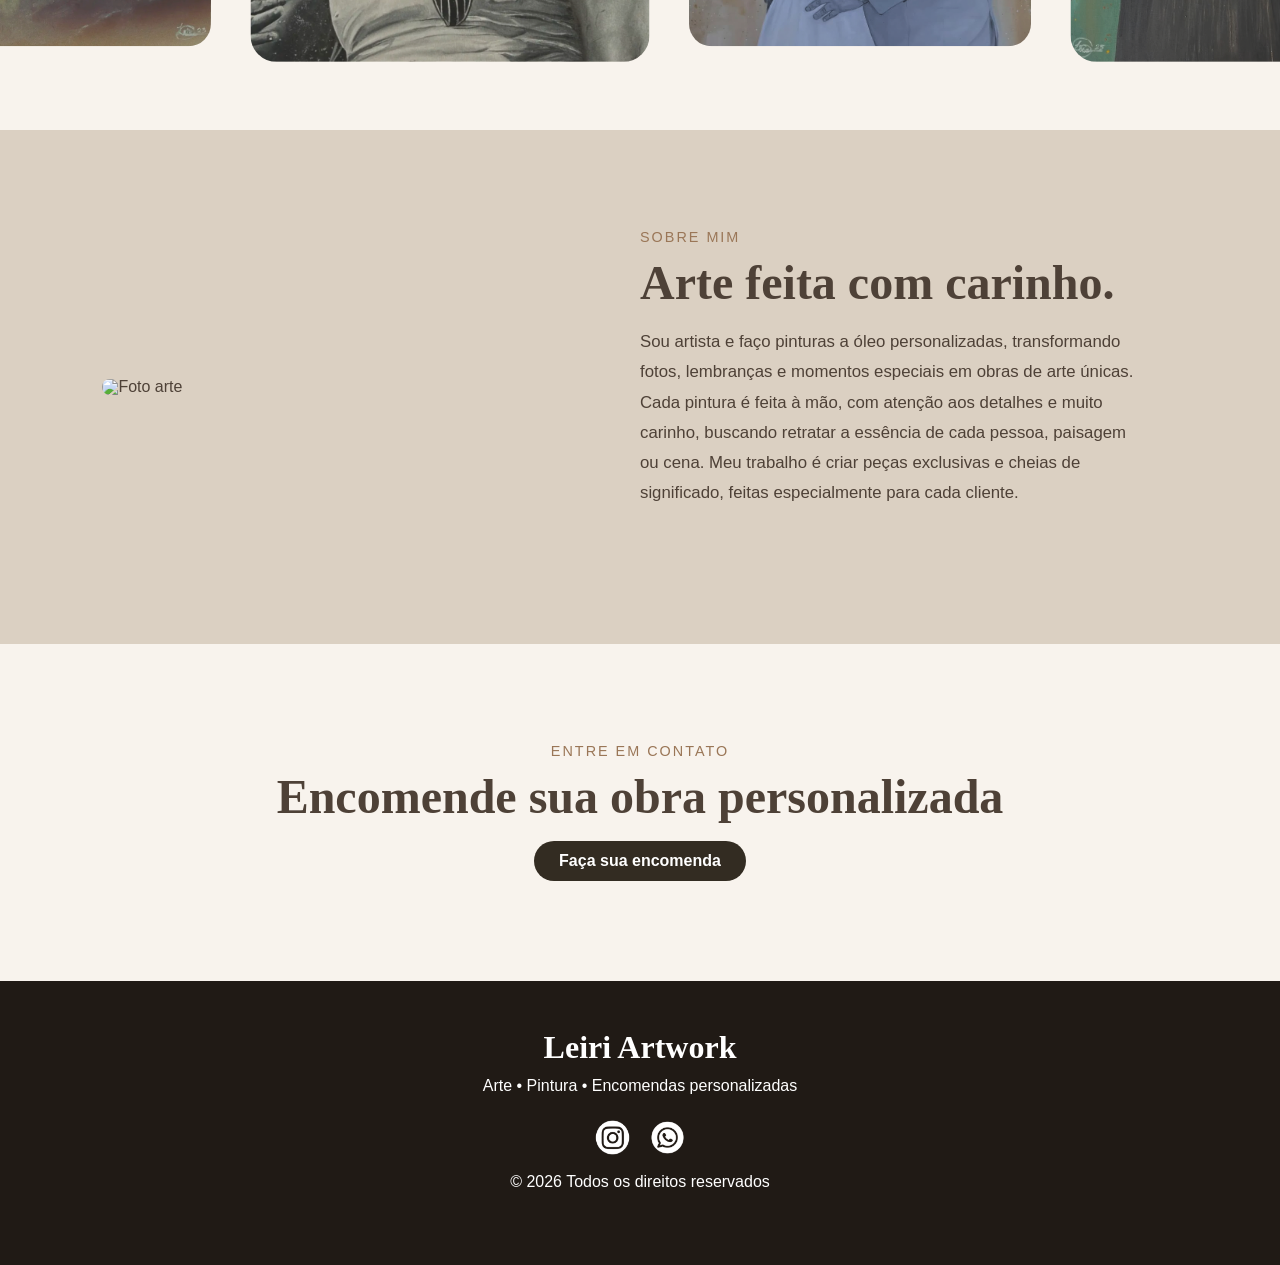
==== commit 6febece0: "Atualizações" ====
--- a/site-arte-main/site-arte-main/index.html
+++ b/site-arte-main/site-arte-main/index.html
@@ -6,6 +6,7 @@
 <title>Leiri Artwork - Arte personalizada</title>
 
     <link rel="stylesheet" href="style.css">
+    <a ref="simulador.html">Simulador</a>
 </head>
 
 
--- a/site-arte-main/site-arte-main/style.css
+++ b/site-arte-main/site-arte-main/style.css
@@ -661,99 +661,3 @@
     text-align: center;
     width: 100%;
 }
-
-/*SIMULADOR*/
-
-.simulador {
-    max-width: 600px;
-    margin: 120px auto;
-    padding: 50px;
-    background-color: #f8f3ed;
-    border-radius: 15px;
-    box-shadow: 0 8px 25px rgba(0,0,0,0.08);
-    display: flex;
-    flex-direction: column;
-    gap: 20px;
-}
-
-.simulador h1 {
-    font-family: 'Cormorant Garamond', serif;
-    font-size: 2.5rem;
-    color: #422012;
-    text-align: center;
-    margin-bottom: 10px;
-}
-
-.simulador p {
-    font-family: 'Poppins', sans-serif;
-    text-align: center;
-    color: #666;
-    margin-bottom: 20px;
-}
-
-.simulador label {
-    font-family: 'Poppins', sans-serif;
-    color: #422012;
-    font-weight: 500;
-    font-size: 1rem;
-}
-
-.simulador select {
-    width: 100%;
-    padding: 14px;
-    border: 1px solid #d9c9bc;
-    border-radius: 8px;
-    background: #fff;
-    font-family: 'Poppins', sans-serif;
-    font-size: 1rem;
-    color: #422012;
-    outline: none;
-    transition: 0.3s;
-}
-
-.simulador select:focus {
-    border-color: #422012;
-    box-shadow: 0 0 8px rgba(66,32,18,.2);
-}
-
-.simulador button {
-    margin-top: 15px;
-    padding: 15px;
-    border: none;
-    border-radius: 8px;
-    background-color: #422012;
-    color: white;
-    font-family: 'Poppins', sans-serif;
-    font-size: 1rem;
-    cursor: pointer;
-    transition: .3s;
-}
-
-.simulador button:hover {
-    background-color: #5c2d1b;
-    transform: translateY(-2px);
-}
-
-#resultado {
-    margin-top: 20px;
-    padding: 20px;
-    background: white;
-    border-left: 5px solid #422012;
-    border-radius: 8px;
-    text-align: center;
-    font-family: 'Cormorant Garamond', serif;
-    font-size: 2rem;
-    color: #422012;
-}
-
-@media (max-width: 768px) {
-    .simulador {
-        margin: 80px 20px;
-        padding: 30px;
-    }
-
-    #resultado {
-        font-size: 1.6rem;
-    }
-}
-}
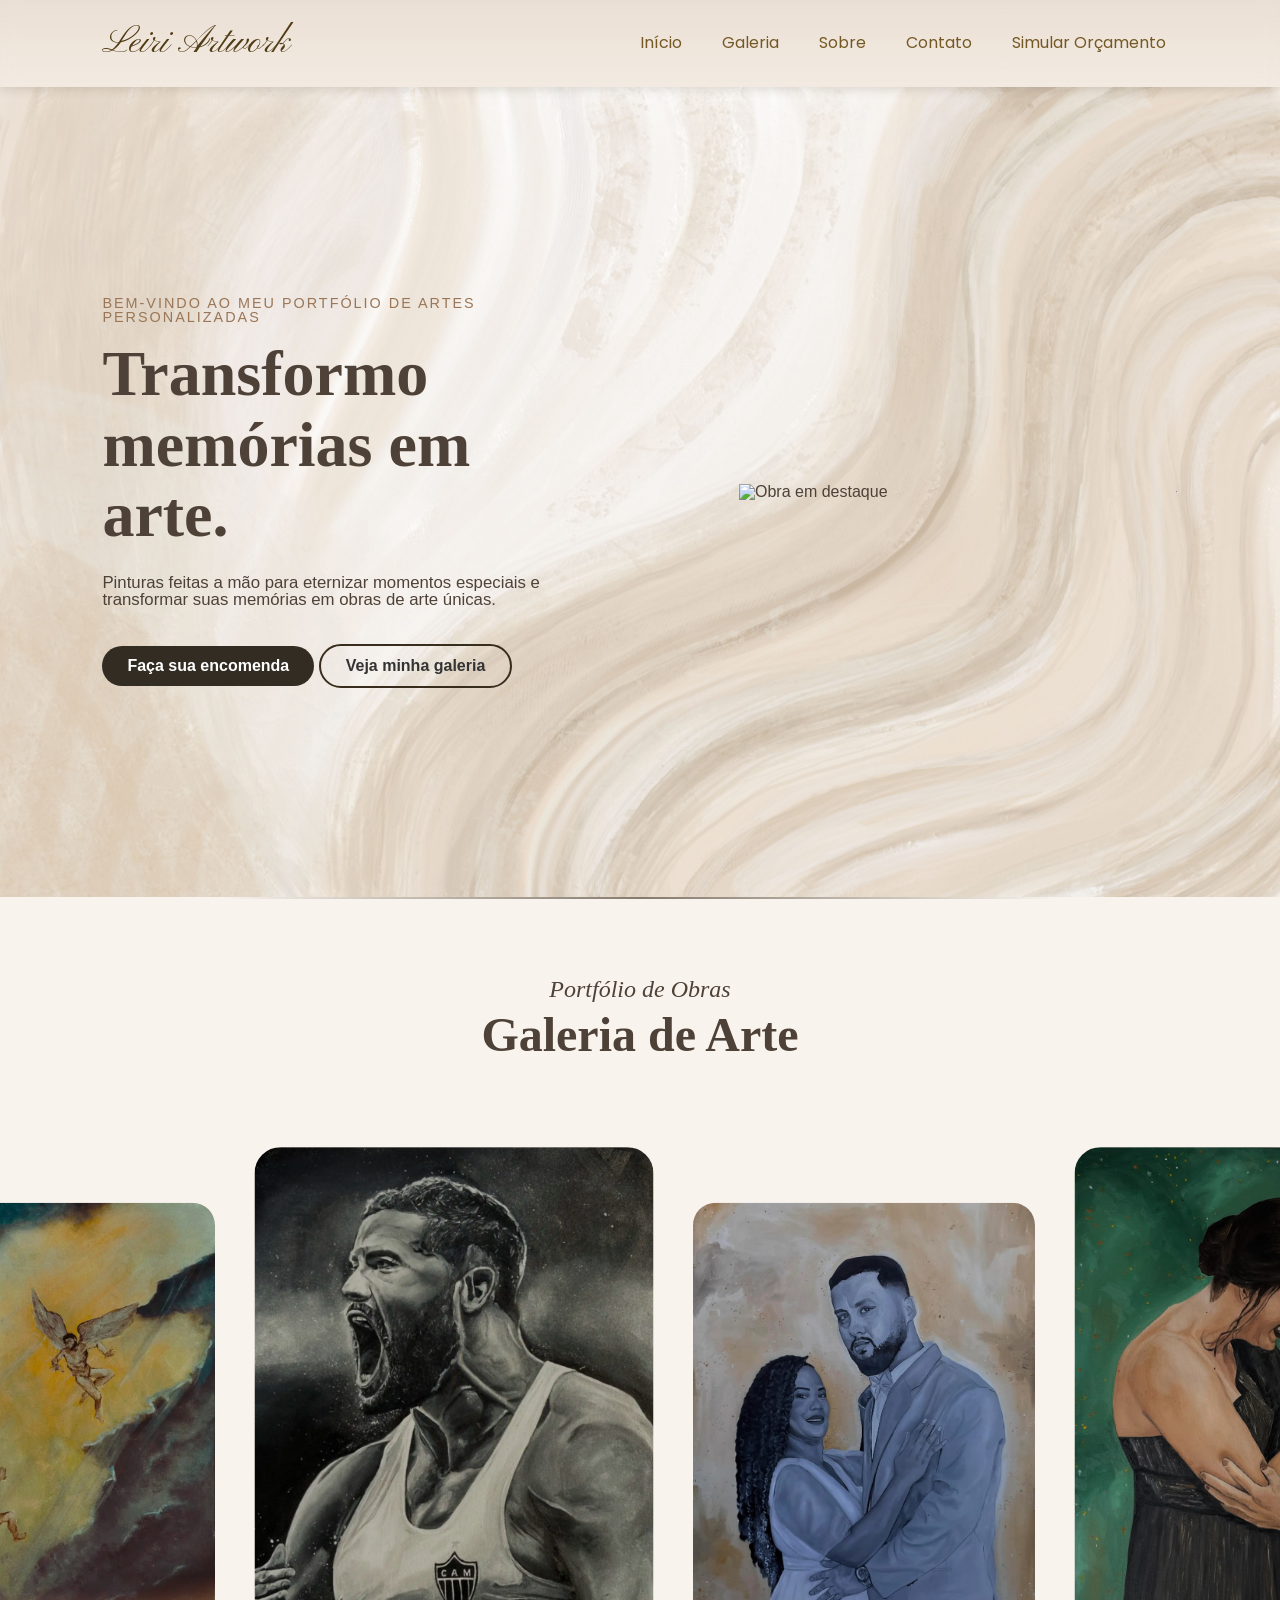
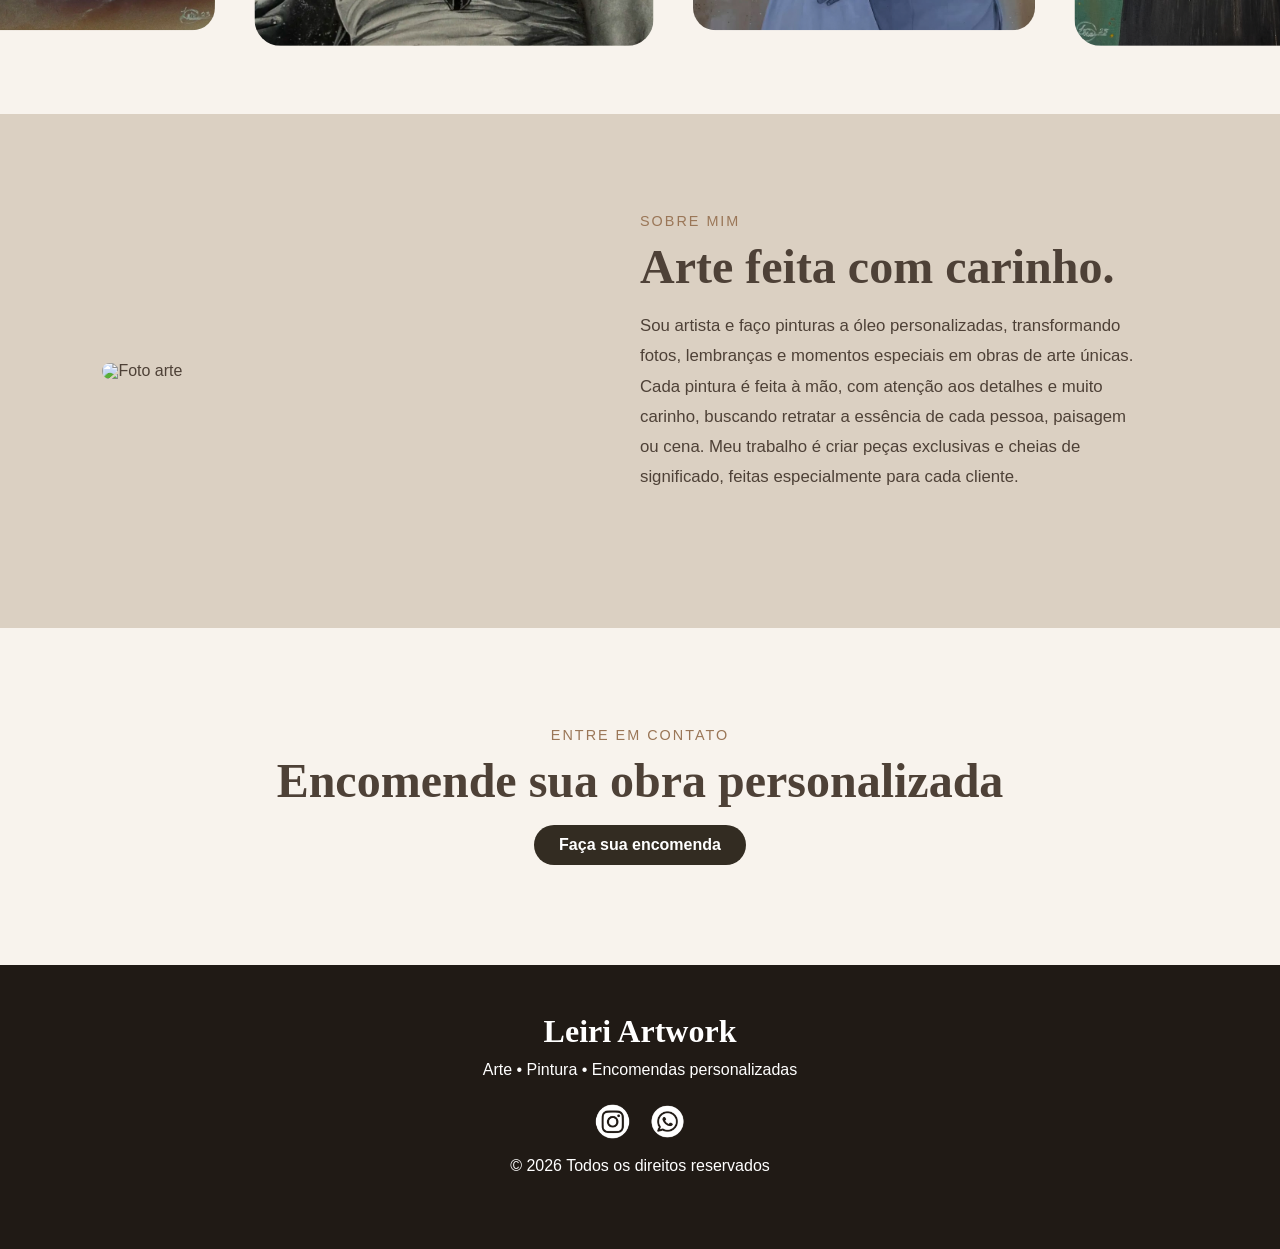
==== commit f86b1b13: "Alterações na galeria" ====
--- a/site-arte-main/site-arte-main/index.html
+++ b/site-arte-main/site-arte-main/index.html
@@ -6,7 +6,6 @@
 <title>Leiri Artwork - Arte personalizada</title>
 
     <link rel="stylesheet" href="style.css">
-    <a ref="simulador.html">Simulador</a>
 </head>
 
 
--- a/site-arte-main/site-arte-main/style.css
+++ b/site-arte-main/site-arte-main/style.css
@@ -1,147 +1,130 @@
 /* RESET */
 * {
-margin: 0;
-padding: 0;
-box-sizing: border-box;
+  margin: 0;
+  padding: 0;
+  box-sizing: border-box;
 }
 
 body {
-background-color: #f8f3ed;
-color: #4e4137;
-font-family: 'Montserrat', sans-serif;
-line-height: 1.0;
+  background-color: #f8f3ed;
+  color: #4e4137;
+  font-family: 'Montserrat', sans-serif;
+  line-height: 1.0;
 }
 
 /* MENU */
 .menu {
-    display: flex;
-    list-style: none;
-    gap: 35px;
-
-    background-color: #ddc9b100;
-    padding: 4px 12px;
-    border-radius: 15px;
+  display: flex;
+  list-style: none;
+  gap: 40px;
+  font-weight: 500;
+  background-color: #ddc9b100;
+  padding: 4px 12px;
+  border-radius: 15px;
 }
 
 header {
-width: 100%;
-padding: 25px 8%;
-background: linear-gradient(#8854291f, #dfc9b633);
-position: sticky;
-top: 0;
-backdrop-filter: blur(10px);
-z-index: 100;
-
-box-shadow: 0 2px 10px rgba(73, 56, 31, 0.171);
+  width: 100%;
+  padding: 25px 8%;
+  background: linear-gradient(#8854291f, #dfc9b633);
+  position: sticky;
+  top: 0;
+  backdrop-filter: blur(10px);
+  z-index: 100;
+  box-shadow: 0 2px 10px rgba(73, 56, 31, 0.171);
 }
 
 .navbar {
-display: flex;
-align-items: center;
-justify-content: space-between;
-font-family: 'Poppins';
-color: #241a0c;
+  display: flex;
+  align-items: center;
+  justify-content: space-between;
+  font-family: 'Poppins';
+  color: #241a0c;
 }
 
 .nav-links {
-width: 100%;
-display: flex;
-justify-content: center;
-gap: 70px;
-
+  width: 100%;
+  display: flex;
+  justify-content: center;
+  gap: 70px;
 }
 
 .logo {
-font-family: 'Pinyon Script', cursive;
-font-size: 2.3rem;
-color: #523c15;
-}
-
-.menu {
-display: flex;
-list-style: none;
-gap: 40px;
-font-weight: 500;
-
+  font-family: 'Pinyon Script', cursive;
+  font-size: 2.3rem;
+  color: #523c15;
 }
 
 .menu a {
-font: poppins, sans-serif;
-text-decoration: none;
-color: #755925;
-font-weight: 400;
-transition: 0.3s;
-
+  font: poppins, sans-serif;
+  text-decoration: none;
+  color: #755925;
+  font-weight: 400;
+  transition: 0.3s;
 }
 
 .menu a:hover {
-color: #dacaac98;
+  color: #dacaac98;
 }
 
 /* HERO */
-
 .hero {
-    position: relative;
-    min-height: 90vh;
-    display: flex;
-    align-items: center;
-    justify-content: space-between;
-    gap: 60px;
-    padding: 80px 8%;
-    background-image: url("Imagens/fundo-hero.jpg");
-    background-size: cover;
-    background-position: center;
-    background-repeat: no-repeat;
-    overflow: hidden;
+  position: relative;
+  min-height: 90vh;
+  display: flex;
+  align-items: center;
+  justify-content: space-between;
+  gap: 60px;
+  padding: 80px 8%;
+  background-image: url("Imagens/fundo-hero.jpg");
+  box-shadow: none;
+  background-size: cover;
+  background-position: center;
+  background-repeat: no-repeat;
+  overflow: hidden;
 }
 
 .hero::after {
-    content: "";
-    position: absolute;
-    left: 0;
-    bottom: 0;
-    width: 100%;
-    height: 150px;
-
-    background: linear-gradient(
-        to bottom,
-        rgba(255,255,255,0),
-        #96806baf
-    );
-    pointer-events: none;
+  content: "";
+  position: absolute;
+  left: 0;
+  bottom: 0;
+  width: 100%;
+  height: 150px;
+  pointer-events: none;
 }
 
 .hero-texto {
-flex: 1;
+  flex: 1;
 }
 
 .subtitulo {
-color: #9a7657;
-letter-spacing: 2px;
-text-transform: uppercase;
-font-size: 0.9rem;
-margin-bottom: 15px;
+  color: #9a7657;
+  letter-spacing: 2px;
+  text-transform: uppercase;
+  font-size: 0.9rem;
+  margin-bottom: 15px;
 }
 
 .hero h1 {
-font-family: 'Cormorant Garamond', serif;
-font-size: 4rem;
-line-height: 1.1;
-margin-bottom: 25px;
+  font-family: 'Cormorant Garamond', serif;
+  font-size: 4rem;
+  line-height: 1.1;
+  margin-bottom: 25px;
 }
 
 .descricao {
-max-width: 500px;
-margin-bottom: 35px;
-font-size: 1.05rem;
+  max-width: 500px;
+  margin-bottom: 35px;
+  font-size: 1.05rem;
 }
 
 .subtitulo,
 .hero h1,
 .descricao {
-    opacity: 0;
-    transform: translateY(10px);
-    animation: aparecer 0.9s ease forwards;
+  opacity: 0;
+  transform: translateY(10px);
+  animation: aparecer 0.9s ease forwards;
 }
 
 .subtitulo { animation-delay: 0.7s; }
@@ -149,174 +132,159 @@
 .descricao { animation-delay: 0.6s; }
 
 @keyframes aparecer {
-    from {
-        opacity: 0;
-        transform: translateY(10px);
-    }
-    to {
-        opacity: 1;
-        transform: translateY(0);
-    }
+  from {
+    opacity: 0;
+    transform: translateY(10px);
+  }
+  to {
+    opacity: 1;
+    transform: translateY(0);
+  }
 }
 
 .botoes {
-display: flex;
-gap: 20px;
-flex-wrap: wrap;
+  display: flex;
+  gap: 20px;
+  flex-wrap: wrap;
 }
 
 .botao-principal,
 .botao-secundario {
-padding: 14px 28px;
-border-radius: 40px;
-text-decoration: none;
-transition: 0.5s;
-}
-
-
+  padding: 14px 28px;
+  border-radius: 40px;
+  text-decoration: none;
+  transition: 0.5s;
+}
 
 .botao.principal {
-    background-color: #332c22;
-    color: white;
-    padding: 12px 25px;
-    border-radius: 30px;
-    text-decoration: none;
-    font-weight: bold;
-    transition: 0.3s;
-    display: inline-block;
+  background-color: #332c22;
+  color: white;
+  padding: 12px 25px;
+  border-radius: 30px;
+  text-decoration: none;
+  font-weight: bold;
+  transition: 0.3s;
+  display: inline-block;
 }
 
 .botao.principal:hover {
-    background-color: #7e5723;
-    transform: scale(1.05);
+  background-color: #7e5723;
+  transform: scale(1.05);
 }
 
 .botao.secundario {
-    background-color: transparent;
-    color: #333;
-    padding: 12px 25px;
-    border-radius: 80px;
-    border: 2px solid #382d1d;
-    text-decoration: none;
-    font-weight: bold;
-    transition: 0.3s;
-    display: inline-block;
+  background-color: transparent;
+  color: #333;
+  padding: 12px 25px;
+  border-radius: 80px;
+  border: 2px solid #382d1d;
+  text-decoration: none;
+  font-weight: bold;
+  transition: 0.3s;
+  display: inline-block;
 }
 
 .botao.secundario:hover {
-    background-color: #fffdfb00;
-    color: #332c22;
-    transform: scale(1.05);
+  background-color: #fffdfb00;
+  color: #332c22;
+  transform: scale(1.05);
 }
 
 .botao-principal {
-background-color: #8c6c52;
-color: white;
+  background-color: #8c6c52;
+  color: white;
 }
 
 .botao-principal:hover {
-background-color: #74563f;
-transform: translateY(-3px);
+  background-color: #74563f;
+  transform: translateY(-3px);
 }
 
 .botao-secundario {
-border: 1px solid #8c6c52;
-color: #8c6c52;
+  border: 1px solid #8c6c52;
+  color: #8c6c52;
 }
 
 .botao-secundario:hover {
-background-color: #8c6c52;
-color: white;
+  background-color: #8c6c52;
+  color: white;
 }
 
 .hero-imagem {
-    flex: 1;
-    display: flex;
-    justify-content: center;
-    width: 100%;
+  flex: 1;
+  display: flex;
+  justify-content: center;
+  width: 100%;
 }
 
 .hero-imagem img {
-    width: 100%;
-    max-width: 550px;
-    height: auto;
-    display: block;
-
-    transform: translateX(100px);
-
-}
-
-.hero-imagem img {
-    width: 100%;
-    max-width: 650px;
-    height: auto;
-    display: block;
-
-    box-shadow: 0 10px 25px rgba(0, 0, 0, 0.12);
+  width: 100%;
+  max-width: 650px;
+  height: auto;
+  display: block;
+  transform: translateX(100px);
 }
 
 /* TÍTULOS DAS SEÇÕES */
-
 .galeria p {
-    font-family: 'Cormorant Garamond', serif;
-    text-align: center;
-    font-size: 1.5rem; /* subtítulo */
-    margin-bottom: 10px;
-    font-style: italic;
+  font-family: 'Cormorant Garamond', serif;
+  text-align: center;
+  font-size: 1.5rem; /* subtítulo */
+  margin-bottom: 10px;
+  font-style: italic;
 }
 
 .galeria h2 {
-    font-family: 'Cormorant Garamond', serif;
-    text-align: center;
-    font-size: 3.0rem; /* título */
-    margin-bottom: 40px;
+  font-family: 'Cormorant Garamond', serif;
+  text-align: center;
+  font-size: 3.0rem; /* título */
+  margin-bottom: 40px;
 }
 
 .titulo-section {
-text-align: center;
-margin-bottom: 90px;
+  text-align: center;
+  margin-bottom: 90px;
 }
 
 .titulo-section p {
-color: #9a7657;
-text-transform: uppercase;
-letter-spacing: 2px;
+  color: #9a7657;
+  text-transform: uppercase;
+  letter-spacing: 2px;
 }
 
 .titulo-section h2,
 .sobre h2,
 .contato h2 {
-font-family: 'Cormorant Garamond', serif;
-font-size: 3rem;
-margin-top: 10px;
+  font-family: 'Cormorant Garamond', serif;
+  font-size: 3rem;
+  margin-top: 10px;
 }
 
 /* GALERIA */
-
 .galeria {
-    position: relative;
-    padding-top: 80px;
-
-    background-size: cover;
-    background-position: center;
-    background-repeat: no-repeat;
+  position: relative;
+  padding-top: 80px;
+  background-size: cover;
+  background-position: center;
+  background-repeat: no-repeat;
 }
 
 .galeria::before {
-    content: "";
-    position: absolute;
-    top: 0;
-    left: 50%;
-    transform: translateX(-50%);
-    width: 65%;
-    height: 2px;
-    background: linear-gradient(
-        to right,
-        transparent,
-        #31231194,
-        transparent
-    );
-}
+  content: "";
+  position: absolute;
+  top: 0;
+  left: 50%;
+  transform: translateX(-50%);
+  width: 65%;
+  height: 2px;
+  background: linear-gradient(
+    to right,
+    transparent,
+    #31231194,
+    transparent
+  );
+}
+
 .carrossel-container {
   width: 100%;
   max-width: none;
@@ -325,35 +293,23 @@
 }
 
 .carrossel {
-    overflow: hidden;
+  overflow: hidden;
 }
 
 .slides {
-    display: flex;
-    gap: 30px;
-    transition: transform 0.5s ease;
-    align-items: center;
-    padding: 60px 0;
+  display: flex;
+  gap: 30px;
+  align-items: center;
+  padding: 60px 0;
+  transition: none;
 }
 
 .slides img {
-    width: clamp(260px, 32vw, 380px);;
-    aspect-ratio: 4/5;
-    object-fit: cover;
-    border-radius: 25px;
-    flex-shrink: 0;
-}
-
-.slides {
-    display: flex;
-    gap: 30px;
-    transition: transform 0.5s ease;
-    align-items: center;
-    padding: 60px 0;
-    transition: none;
-}
-
-.slides img {
+  width: clamp(260px, 32vw, 380px);
+  aspect-ratio: 4/5;
+  object-fit: cover;
+  border-radius: 25px;
+  flex-shrink: 0;
   transition: transform 0.3s ease, opacity 0.3s ease;
   transform: scale(0.9);
   opacity: 0.6;
@@ -366,298 +322,282 @@
 }
 
 .slides img:not(.ativa) {
-    opacity: 0.85;
+  opacity: 1;
 }
 
 .slides img:nth-child(odd) {
-    margin-top: 20px;
+  margin-top: 20px;
 }
 
 .slides img:nth-child(even) {
-    margin-top: -10px;
-}
-
-.slides img:nth-child(even) {
-    margin-top: -20px;
-    transform: scale(1.05);
-}
-
-/*MODAL*/
-
-.modal-conteudo.textContent
-    #modal-obra {
-        display: none;
-        position: fixed;
-        inset: 0;
-        z-index: 9999;
-        align-items: center;
-        justify-content: center;
-    }
-
-    #modal-obra.aberto { display: flex; }
-    .modal-fundo {
-        position: absolute;
-        inset: 0;
-        background: rgba(30, 20, 10, 0.80);
-        backdrop-filter: blur(5px);
-        cursor: pointer;
-    }
-    .modal-conteudo {
-        position: relative;
-        background: #e9dccb;
-        border-radius: 20px;
-        padding: 30px;
-        max-width: 820px;
-        width: 92%;
-        display: flex;
-        flex-direction: row;
-        gap: 28px;
-        z-index: 1;
-        animation: modalEntrar 0.28s ease;
-        align-items: flex-start;
-    }
-    @keyframes modalEntrar {
-        from { opacity: 0; transform: scale(0.94) translateY(10px); }
-        to   { opacity: 1; transform: scale(1) translateY(0); }
-    }
-    .modal-img {
-        width: 45%;
-        flex-shrink: 0;
-        border-radius: 14px;
-        object-fit: contain;
-        max-height: 80vh;
-        background: #b8aea1;
-        box-shadow: #201a15;
-    }
-    .modal-texto {
-        flex: 1;
-        display: flex;
-        flex-direction: column;
-        justify-content: center;
-        text-align: left;
-        padding-top: 10px;
-    }
-    .modal-titulo {
-        font-family: 'Cormorant Garamond', serif;
-        font-size: 2rem;
-        color: #4e4137;
-        margin-bottom: 12px;
-    }
-
+  margin-top: -20px;
+  transform: scale(1.05);
+}
+
+/* MODAL */
+#modal-obra {
+  display: none;
+  position: fixed;
+  inset: 0;
+  z-index: 9999;
+  align-items: center;
+  justify-content: center;
+}
+
+#modal-obra.aberto { display: flex; }
+.modal-fundo {
+  position: absolute;
+  inset: 0;
+  background: rgba(30, 20, 10, 0.80);
+  backdrop-filter: blur(5px);
+  cursor: pointer;
+}
+
+.modal-conteudo {
+    position: relative;
+    background: #e9dccb;
+    border-radius: 30px;
+    width: 500px;
+    max-width: 50vw;
+    padding: 30px
+    display: flex;
+    flex-direction: column;
+    align-items: center;
+    gap: 20px;
+  
+}
+
+@keyframes modalEntrar {
+  from { opacity: 0; transform: scale(0.94) translateY(10px); }
+  to   { opacity: 1; transform: scale(1) translateY(0); }
+}
+
+.modal-img {
+  width: 90%;          
+  max-height: 80vh;
+  object-fit: contain;
+  border-radius: 14px;
+  background: #b8aea1;
+  box-shadow: #201a15;
+}
+
+.modal-texto {
+  width: 100%;
+  text-align: center;
+}
 
 .modal-titulo {
-    font-family: 'Cormorant Garamond', serif;
+  font-family: 'Cormorant Garamond', serif;
+  font-size: 2rem;
+  color: #534031;
+  margin-bottom: 20px;
+  padding-bottom: 10px;
+  border-bottom: 2px solid #d4c4b0;
+}
+
+.modal-descricao {
+  font-family: 'Montserrat', sans-serif;
+  font-size: 0.92rem;
+  color: #504033;
+  line-height: 1.75;
+  white-space: pre-line;
+}
+
+.modal-fechar {
+  position: absolute;
+  top: 12px;
+  right: 16px;
+  background: none;
+  border: none;
+  font-size: 1.7rem;
+  color: #9a7657;
+  cursor: pointer;
+  line-height: 1;
+  transition: color 0.2s, transform 0.2s;
+}
+
+.modal-fechar:hover {
+  color: #4e4137;
+  transform: scale(1.15);
+}
+
+@media (max-width: 600px) {
+  .modal-conteudo {
+    flex-direction: column;
+  }
+  .modal-img {
+    width: 100%;
+  }
+}
+
+/* SOBRE */
+.sobre {
+  padding: 100px 8%;
+  display: flex;
+  justify-content: center;
+  align-items: center;
+  background-color: #dbd0c2;
+  width: 100%;
+}
+
+.sobre-container {
+  display: flex;
+  align-items: center;
+  justify-content: center;
+  gap: 60px;
+  max-width: 1500px;
+  width: 100%;
+  margin: 0 auto;
+}
+
+.sobre-imagem {
+  flex: 1;
+  display: flex;
+  justify-content: center;
+}
+
+.sobre-imagem img {
+  width: 100%;
+  max-width: 600px;
+  border-radius: 60px;
+  display: block;
+}
+
+.sobre-texto {
+  flex: 1;
+}
+
+.sobre-texto h2 {
+  font-size: 3rem;
+  margin-bottom: 20px;
+}
+
+.sobre-texto .descricao {
+  line-height: 1.8;
+}
+
+/* CONTATO */
+.contato {
+  text-align: center;
+  padding: 100px 8%;
+}
+
+.contato h2 {
+  margin-bottom: 20px;
+}
+
+.contato .botao-principal {
+  margin-top: 80px;
+  display: inline-block;
+  background-color: #422012;
+  color: white;
+}
+
+/* RODAPÉ */
+footer {
+  background-color: #201a15;
+  color: white;
+  text-align: center;
+  padding: 50px 20px;
+}
+
+footer h3 {
+  font-family: 'Cormorant Garamond', serif;
+  font-size: 2rem;
+}
+
+footer p {
+  margin: 15px 0 25px;
+}
+
+.social {
+  display: flex;
+  gap: 20px;
+  justify-content: center;
+  align-items: center;
+}
+
+.social img {
+  width: 35px;
+  height: auto;
+  transition: 0.3s;
+}
+
+.social img:hover {
+  transform: scale(1.15);
+}
+
+.redes {
+  display: flex;
+  justify-content: center;
+  gap: 25px;
+}
+
+.redes a {
+  color: white;
+  text-decoration: none;
+  transition: 0.3s;
+}
+
+.redes a:hover {
+  color: #d8b99d;
+}
+
+/* RESPONSIVO */
+@media (max-width: 900px) {
+  .hero,
+  .sobre {
+    flex-direction: column;
+    text-align: center;
+  }
+
+  .descricao {
+    margin: 0 auto 35px;
+  }
+
+  .botoes {
+    justify-content: center;
+  }
+
+  .menu {
+    gap: 15px;
+    font-size: 0.9rem;
+  }
+
+  .hero h1 {
+    font-size: 3rem;
+  }
+
+  .titulo-section h2,
+  .sobre h2,
+  .contato h2 {
+    font-size: 2.5rem;
+  }
+}
+
+@media (max-width: 600px) {
+  .navbar {
+    flex-direction: column;
+    gap: 20px;
+  }
+
+  .menu {
+    flex-wrap: wrap;
+    justify-content: center;
+  }
+
+  .hero h1 {
+    font-size: 2.4rem;
+  }
+
+  .titulo-section h2,
+  .sobre h2,
+  .contato h2 {
     font-size: 2rem;
-    color: #4e4137;
-    margin-bottom: 20px;
-    padding-bottom: 16px;
-    border-bottom: 2px solid #d4c4b0;
-}
-
-    .modal-descricao {
-    font-family: 'Montserrat', sans-serif;
-    font-size: 0.92rem;
-    color: #7a6553;
-    line-height: 1.75;
-    white-space: pre-line;
-}
-
-    .modal-fechar {
-        position: absolute;
-        top: 12px; right: 16px;
-        background: none; border: none;
-        font-size: 1.7rem;
-        color: #9a7657;
-        cursor: pointer;
-        line-height: 1;
-        transition: color 0.2s, transform 0.2s;
-    }
-    .modal-fechar:hover { color: #4e4137; transform: scale(1.15); }
-
-    @media (max-width: 600px) {
-        .modal-conteudo {
-            flex-direction: column;
-        }
-        .modal-img {
-            width: 100%;
-        }
-    }
-
-
- /*SOBRE*/
-
-.sobre {
-    padding: 100px 8%;
-    display: flex;
-    justify-content: center;
-    align-items: center;
-    background-color: #dbd0c2;
-    width: 100%;
-}
-
-.sobre-container {
-    display: flex;
-    align-items: center;
-    justify-content: center;
-    gap: 60px;
-    max-width: 1500px;
-    width: 100%;
-    margin: 0 auto;
-}
-
-.sobre-imagem {
-    flex: 1;
-    display: flex;
-    justify-content: center;
-}
-
-.sobre-imagem img {
-    width: 100%;
-    max-width: 600px;
-    border-radius: 60px;
-    display: block;
-}
-
-.sobre-texto {
-    flex: 1;
-
-}
-
-.sobre-texto h2 {
-    font-size: 3rem;
-    margin-bottom: 20px;
-}
-
-.sobre-texto .descricao {
-    line-height: 1.8;
-}
-
-/* CONTATO */
-
-.contato h2 {
-    margin-bottom: 20px;
-}
-
-.contato {
-    text-align: center;
-    padding: 100px 8%;
-}
-
-.contato .botao-principal {
-    margin-top: 80px; 
-    display: inline-block;
-    background-color: #422012;
-    color: white;
-}
-
-/* RODAPÉ */
-
-footer {
-background-color: #201a15;
-color: white;
-text-align: center;
-padding: 50px 20px;
-}
-
-footer h3 {
-font-family: 'Cormorant Garamond', serif;
-font-size: 2rem;
-}
-
-footer p {
-margin: 15px 0 25px;
-}
-
-.social {
-    display: flex;
-    gap: 20px;
-    justify-content: center;
-    align-items: center;
-}
-
-.social img {
-    width: 35px;
-    height: auto;
-    transition: 0.3s;
-}
-
-.social img:hover {
-    transform: scale(1.15);
-}
-
-.redes {
-display: flex;
-justify-content: center;
-gap: 25px;
-}
-
-.redes a {
-color: white;
-text-decoration: none;
-transition: 0.3s;
-}
-
-.redes a:hover {
-color: #d8b99d;
-}
-
-/* RESPONSIVO */
-
-@media (max-width: 900px) {
-
-.hero,
-.sobre {
-flex-direction: column;
-text-align: center;
-}
-
-.descricao {
-margin: 0 auto 35px;
-}
-
-.botoes {
-justify-content: center;
-}
-
-.menu {
-gap: 15px;
-font-size: 0.9rem;
-}
-
-.hero h1 {
-font-size: 3rem;
-}
-
-.titulo-section h2,
-.sobre h2,
-.contato h2 {
-font-size: 2.5rem;
-}
-}
-
-@media (max-width: 600px) {
-
-.navbar {
-flex-direction: column;
-gap: 20px;
-}
-
-.menu {
-flex-wrap: wrap;
-justify-content: center;
-}
-
-.hero h1 {
-font-size: 2.4rem;
-}
-
-.titulo-section h2,
-.sobre h2,
-.contato h2 {
-font-size: 2rem;
-}
-
-.rodape {
+  }
+
+  .rodape {
     text-align: center;
     width: 100%;
-}
+  }
+}
